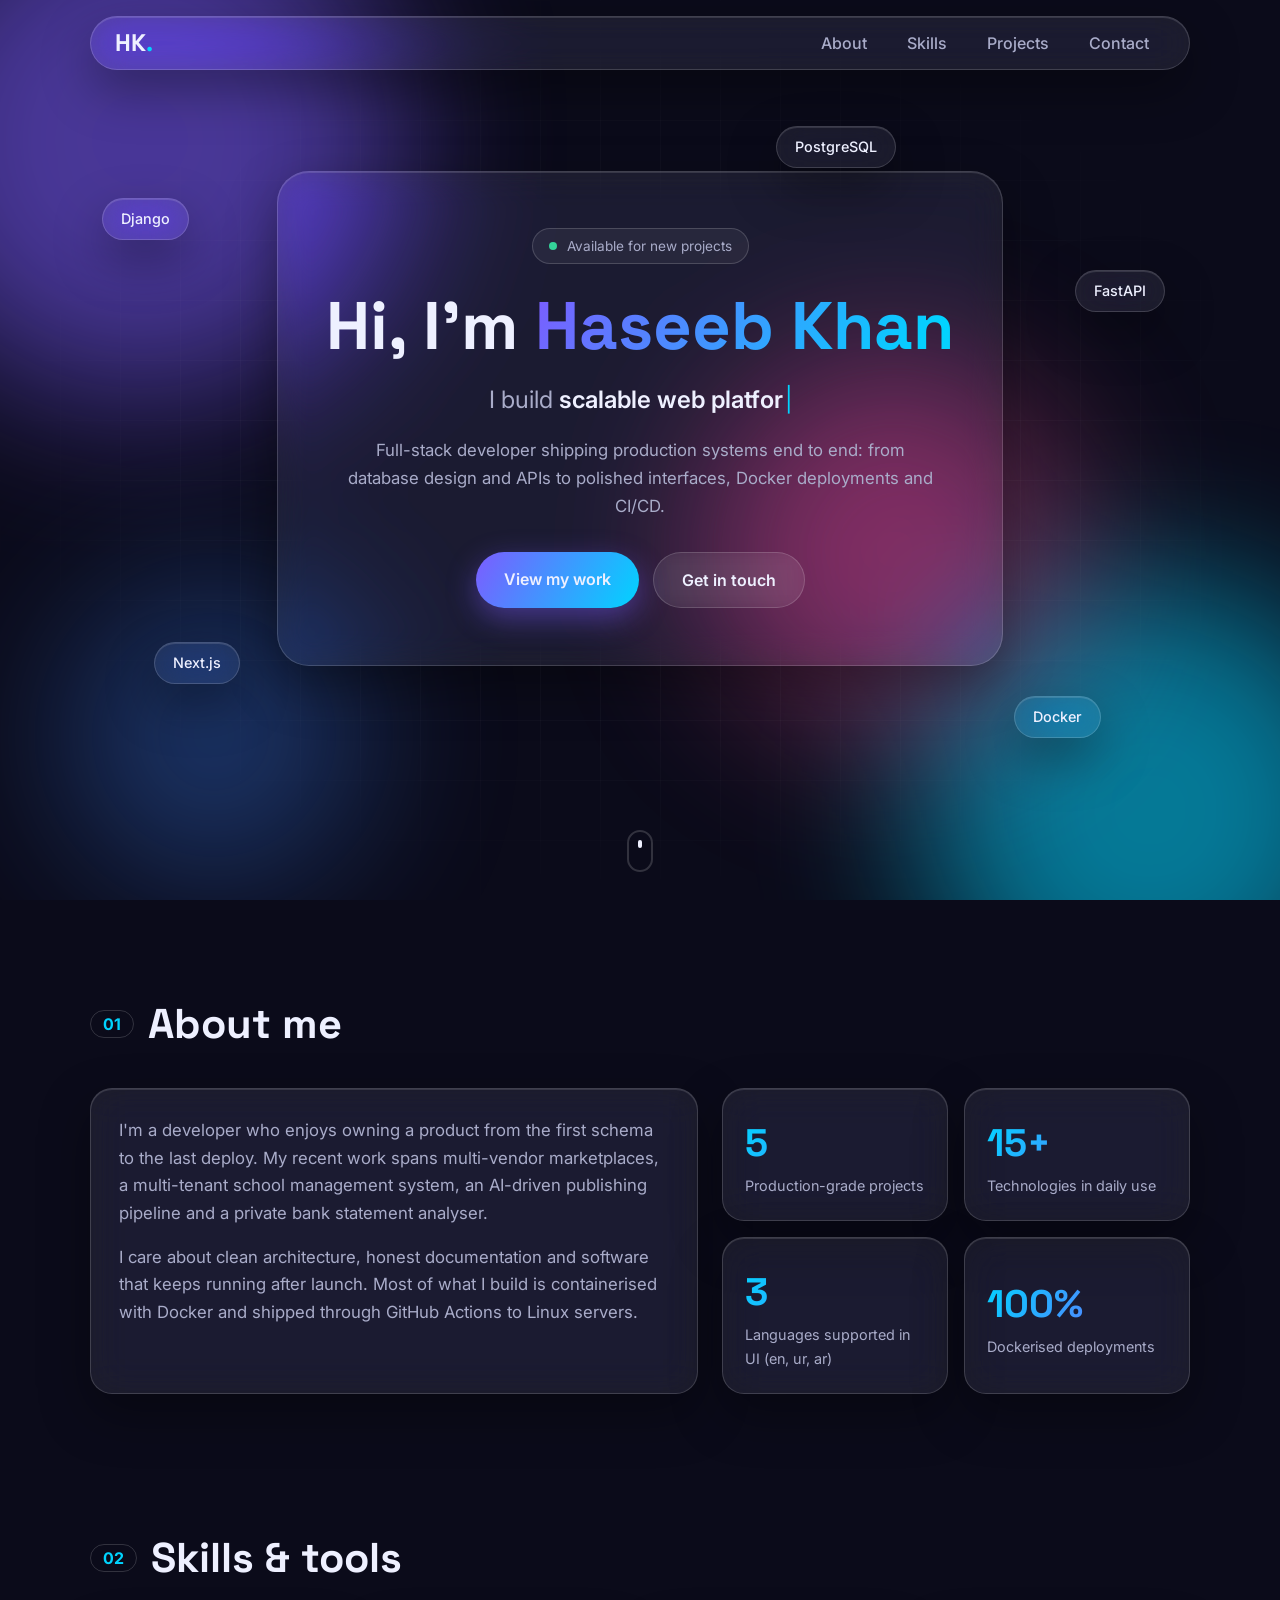
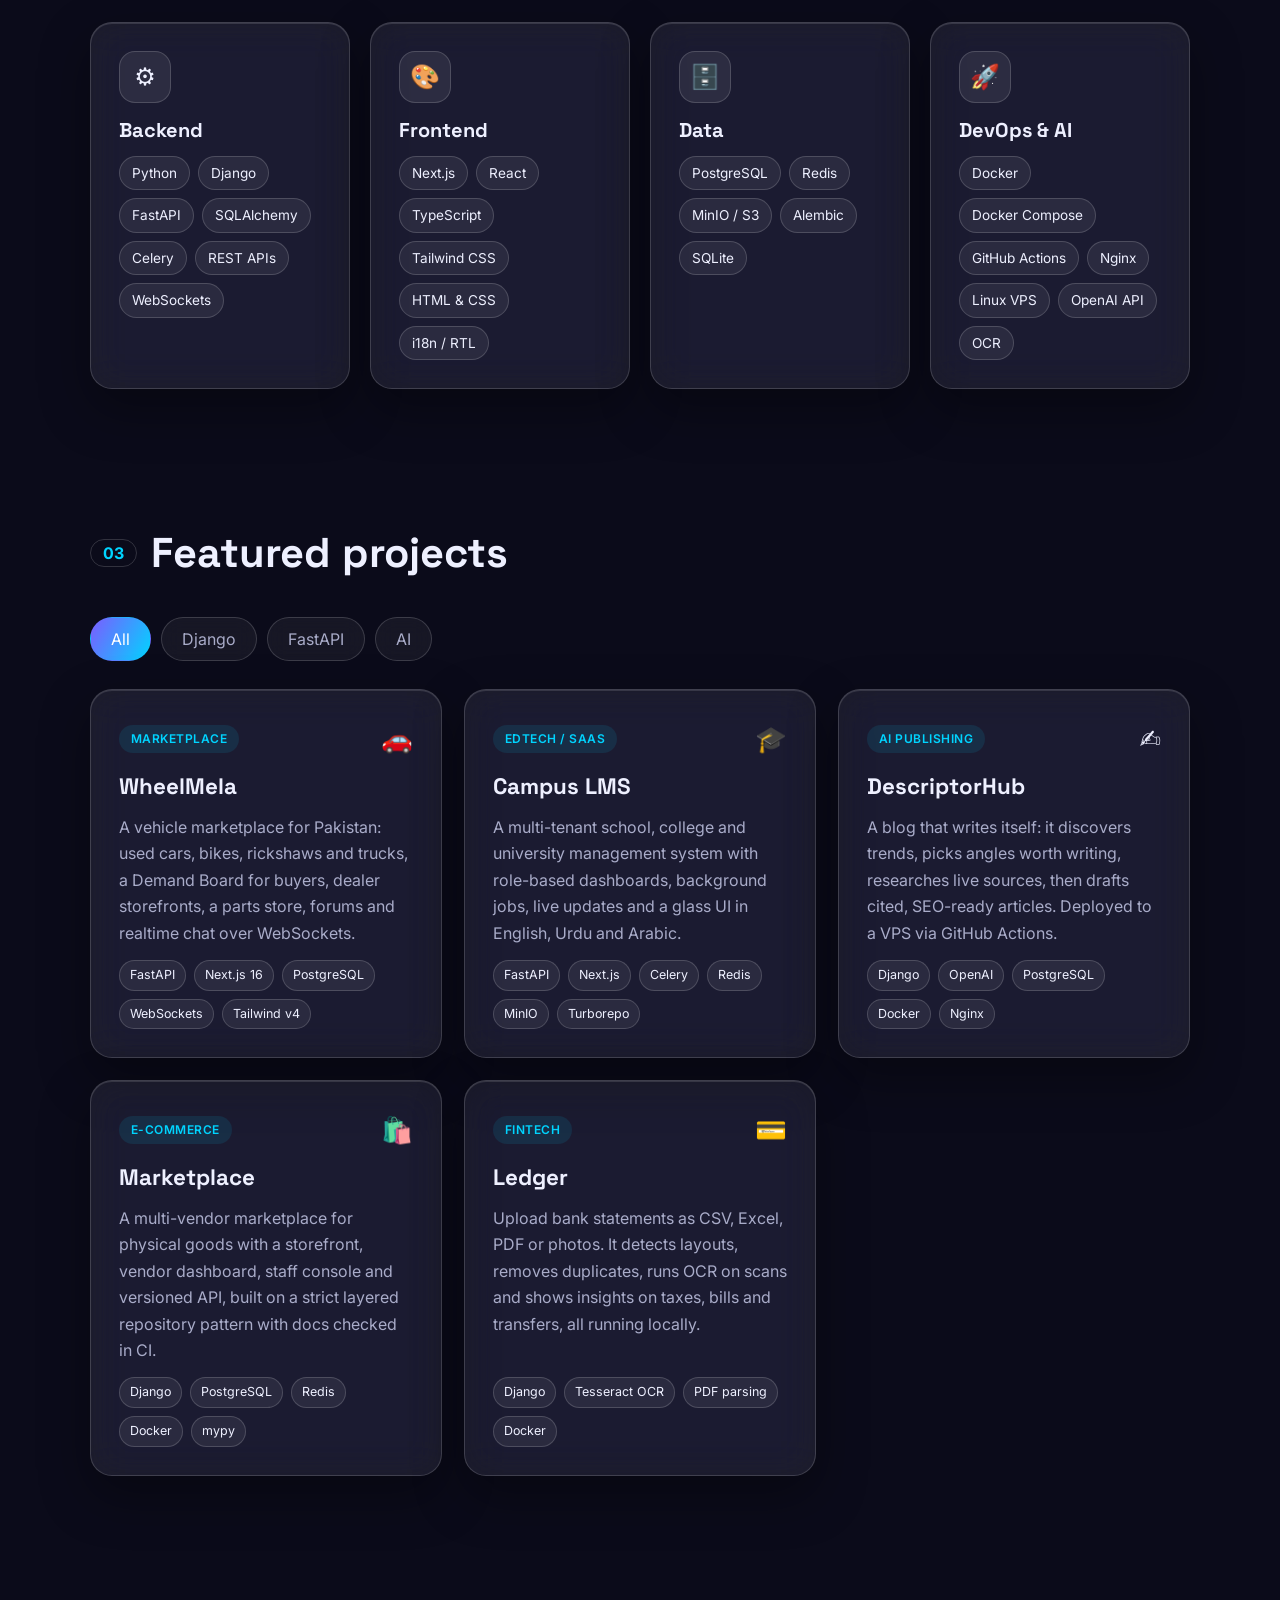
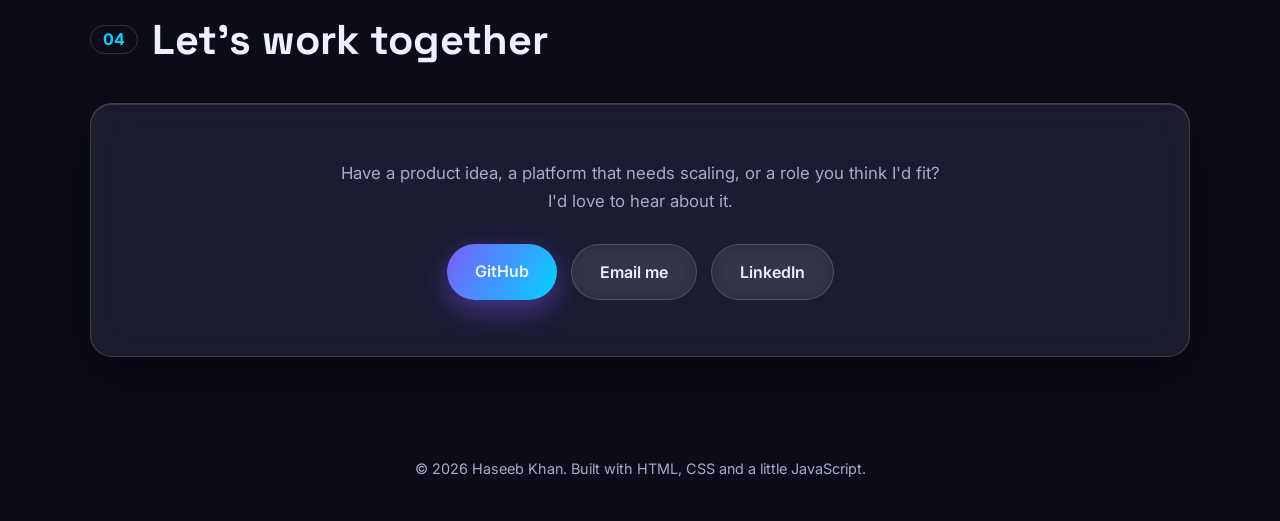
==== index.html @ 52fbc04c "Glassmorphism portfolio site" ====
<!doctype html>
<html lang="en">
<head>
  <meta charset="utf-8" />
  <meta name="viewport" content="width=device-width, initial-scale=1" />
  <title>Haseeb Khan | Full-Stack Developer</title>
  <meta name="description" content="Haseeb Khan, full-stack developer building production web platforms with Python, Django, FastAPI, Next.js and Docker." />
  <meta name="theme-color" content="#0b0b1a" />
  <meta property="og:title" content="Haseeb Khan | Full-Stack Developer" />
  <meta property="og:description" content="Marketplaces, LMS platforms, AI content pipelines and fintech tools, built end to end." />
  <link rel="icon" href="data:image/svg+xml,<svg xmlns='http://www.w3.org/2000/svg' viewBox='0 0 100 100'><defs><linearGradient id='g' x1='0' y1='0' x2='1' y2='1'><stop offset='0' stop-color='%237c5cff'/><stop offset='1' stop-color='%2300d4ff'/></linearGradient></defs><rect width='100' height='100' rx='24' fill='url(%23g)'/><text x='50' y='66' font-family='Arial' font-weight='700' font-size='46' text-anchor='middle' fill='white'>HK</text></svg>" />
  <link rel="preconnect" href="https://fonts.googleapis.com" />
  <link rel="preconnect" href="https://fonts.gstatic.com" crossorigin />
  <link href="https://fonts.googleapis.com/css2?family=Inter:wght@400;500;600&family=Space+Grotesk:wght@500;600;700&display=swap" rel="stylesheet" />
  <link rel="stylesheet" href="style.css" />
</head>
<body>
  <!-- Animated background -->
  <div class="bg" aria-hidden="true">
    <span class="blob b1"></span>
    <span class="blob b2"></span>
    <span class="blob b3"></span>
    <span class="blob b4"></span>
    <div class="grid-overlay"></div>
  </div>
  <div class="cursor-glow" aria-hidden="true"></div>
  <div class="progress" aria-hidden="true"></div>

  <header class="nav glass">
    <a href="#home" class="logo">HK<span>.</span></a>
    <nav>
      <ul class="nav-links" id="navLinks">
        <li><a href="#about">About</a></li>
        <li><a href="#skills">Skills</a></li>
        <li><a href="#projects">Projects</a></li>
        <li><a href="#contact">Contact</a></li>
      </ul>
    </nav>
    <button class="menu-btn" id="menuBtn" aria-label="Open menu" aria-expanded="false">
      <span></span><span></span>
    </button>
  </header>

  <main>
    <!-- HERO -->
    <section id="home" class="hero">
      <div class="hero-card glass tilt" data-tilt>
        <p class="eyebrow reveal"><span class="dot"></span> Available for new projects</p>
        <h1 class="reveal">
          Hi, I'm <span class="grad">Haseeb Khan</span>
        </h1>
        <p class="role reveal">I build <span class="typed" id="typed">scalable web platforms</span><span class="caret">|</span></p>
        <p class="lead reveal">
          Full-stack developer shipping production systems end to end: from database design and APIs
          to polished interfaces, Docker deployments and CI/CD.
        </p>
        <div class="cta reveal">
          <a href="#projects" class="btn primary magnetic">View my work</a>
          <a href="#contact" class="btn ghost magnetic">Get in touch</a>
        </div>
      </div>

      <div class="floating-chips" aria-hidden="true">
        <span class="chip glass f1">Django</span>
        <span class="chip glass f2">FastAPI</span>
        <span class="chip glass f3">Next.js</span>
        <span class="chip glass f4">Docker</span>
        <span class="chip glass f5">PostgreSQL</span>
      </div>

      <a href="#about" class="scroll-hint" aria-label="Scroll down"><span></span></a>
    </section>

    <!-- ABOUT -->
    <section id="about" class="section">
      <h2 class="section-title reveal"><span class="num">01</span> About me</h2>
      <div class="about-grid">
        <div class="glass card about-text reveal">
          <p>
            I'm a developer who enjoys owning a product from the first schema to the last deploy.
            My recent work spans multi-vendor marketplaces, a multi-tenant school management system,
            an AI-driven publishing pipeline and a private bank statement analyser.
          </p>
          <p>
            I care about clean architecture, honest documentation and software that keeps running
            after launch. Most of what I build is containerised with Docker and shipped through
            GitHub Actions to Linux servers.
          </p>
        </div>
        <div class="stats">
          <div class="glass card stat reveal"><strong data-count="5">0</strong><span>Production-grade projects</span></div>
          <div class="glass card stat reveal"><strong data-count="15" data-suffix="+">0</strong><span>Technologies in daily use</span></div>
          <div class="glass card stat reveal"><strong data-count="3">0</strong><span>Languages supported in UI (en, ur, ar)</span></div>
          <div class="glass card stat reveal"><strong data-count="100" data-suffix="%">0</strong><span>Dockerised deployments</span></div>
        </div>
      </div>
    </section>

    <!-- SKILLS -->
    <section id="skills" class="section">
      <h2 class="section-title reveal"><span class="num">02</span> Skills &amp; tools</h2>
      <div class="skills-grid">
        <div class="glass card skill-group reveal tilt" data-tilt>
          <div class="icon">⚙️</div>
          <h3>Backend</h3>
          <ul class="tags">
            <li>Python</li><li>Django</li><li>FastAPI</li><li>SQLAlchemy</li><li>Celery</li><li>REST APIs</li><li>WebSockets</li>
          </ul>
        </div>
        <div class="glass card skill-group reveal tilt" data-tilt>
          <div class="icon">🎨</div>
          <h3>Frontend</h3>
          <ul class="tags">
            <li>Next.js</li><li>React</li><li>TypeScript</li><li>Tailwind CSS</li><li>HTML &amp; CSS</li><li>i18n / RTL</li>
          </ul>
        </div>
        <div class="glass card skill-group reveal tilt" data-tilt>
          <div class="icon">🗄️</div>
          <h3>Data</h3>
          <ul class="tags">
            <li>PostgreSQL</li><li>Redis</li><li>MinIO / S3</li><li>Alembic</li><li>SQLite</li>
          </ul>
        </div>
        <div class="glass card skill-group reveal tilt" data-tilt>
          <div class="icon">🚀</div>
          <h3>DevOps &amp; AI</h3>
          <ul class="tags">
            <li>Docker</li><li>Docker Compose</li><li>GitHub Actions</li><li>Nginx</li><li>Linux VPS</li><li>OpenAI API</li><li>OCR</li>
          </ul>
        </div>
      </div>
    </section>

    <!-- PROJECTS -->
    <section id="projects" class="section">
      <h2 class="section-title reveal"><span class="num">03</span> Featured projects</h2>
      <div class="filters reveal" role="tablist">
        <button class="filter active" data-filter="all">All</button>
        <button class="filter" data-filter="django">Django</button>
        <button class="filter" data-filter="fastapi">FastAPI</button>
        <button class="filter" data-filter="ai">AI</button>
      </div>

      <div class="projects-grid">
        <article class="glass card project reveal tilt" data-tilt data-cat="fastapi">
          <div class="project-top"><span class="badge">Marketplace</span><span class="emoji">🚗</span></div>
          <h3>WheelMela</h3>
          <p>
            A vehicle marketplace for Pakistan: used cars, bikes, rickshaws and trucks, a Demand Board
            for buyers, dealer storefronts, a parts store, forums and realtime chat over WebSockets.
          </p>
          <ul class="tags small"><li>FastAPI</li><li>Next.js 16</li><li>PostgreSQL</li><li>WebSockets</li><li>Tailwind v4</li></ul>
        </article>

        <article class="glass card project reveal tilt" data-tilt data-cat="fastapi">
          <div class="project-top"><span class="badge">EdTech / SaaS</span><span class="emoji">🎓</span></div>
          <h3>Campus LMS</h3>
          <p>
            A multi-tenant school, college and university management system with role-based dashboards,
            background jobs, live updates and a glass UI in English, Urdu and Arabic.
          </p>
          <ul class="tags small"><li>FastAPI</li><li>Next.js</li><li>Celery</li><li>Redis</li><li>MinIO</li><li>Turborepo</li></ul>
        </article>

        <article class="glass card project reveal tilt" data-tilt data-cat="django ai">
          <div class="project-top"><span class="badge">AI Publishing</span><span class="emoji">✍️</span></div>
          <h3>DescriptorHub</h3>
          <p>
            A blog that writes itself: it discovers trends, picks angles worth writing, researches live
            sources, then drafts cited, SEO-ready articles. Deployed to a VPS via GitHub Actions.
          </p>
          <ul class="tags small"><li>Django</li><li>OpenAI</li><li>PostgreSQL</li><li>Docker</li><li>Nginx</li></ul>
        </article>

        <article class="glass card project reveal tilt" data-tilt data-cat="django">
          <div class="project-top"><span class="badge">E-commerce</span><span class="emoji">🛍️</span></div>
          <h3>Marketplace</h3>
          <p>
            A multi-vendor marketplace for physical goods with a storefront, vendor dashboard, staff console
            and versioned API, built on a strict layered repository pattern with docs checked in CI.
          </p>
          <ul class="tags small"><li>Django</li><li>PostgreSQL</li><li>Redis</li><li>Docker</li><li>mypy</li></ul>
        </article>

        <article class="glass card project reveal tilt" data-tilt data-cat="django ai">
          <div class="project-top"><span class="badge">Fintech</span><span class="emoji">💳</span></div>
          <h3>Ledger</h3>
          <p>
            Upload bank statements as CSV, Excel, PDF or photos. It detects layouts, removes duplicates,
            runs OCR on scans and shows insights on taxes, bills and transfers, all running locally.
          </p>
          <ul class="tags small"><li>Django</li><li>Tesseract OCR</li><li>PDF parsing</li><li>Docker</li></ul>
        </article>
      </div>
    </section>

    <!-- CONTACT -->
    <section id="contact" class="section">
      <h2 class="section-title reveal"><span class="num">04</span> Let's work together</h2>
      <div class="glass card contact reveal">
        <p class="lead">
          Have a product idea, a platform that needs scaling, or a role you think I'd fit?
          I'd love to hear about it.
        </p>
        <div class="cta">
          <a href="https://github.com/haseebkhan4321" target="_blank" rel="noopener" class="btn primary magnetic">GitHub</a>
          <!-- Replace the links below with your own details -->
          <a href="mailto:you@example.com" class="btn ghost magnetic">Email me</a>
          <a href="https://www.linkedin.com/" target="_blank" rel="noopener" class="btn ghost magnetic">LinkedIn</a>
        </div>
      </div>
    </section>
  </main>

  <footer class="footer">
    <p>© <span id="year"></span> Haseeb Khan. Built with HTML, CSS and a little JavaScript.</p>
  </footer>

  <script src="script.js"></script>
</body>
</html>
---- style.css ----
:root {
  --bg: #0b0b1a;
  --text: #eef0ff;
  --muted: #a9acc9;
  --accent: #7c5cff;
  --accent-2: #00d4ff;
  --accent-3: #ff5ca8;
  --glass: rgba(255, 255, 255, 0.07);
  --glass-strong: rgba(255, 255, 255, 0.12);
  --border: rgba(255, 255, 255, 0.16);
  --shadow: 0 20px 50px rgba(0, 0, 0, 0.35);
  --radius: 22px;
  --ease: cubic-bezier(0.22, 1, 0.36, 1);
}

* { box-sizing: border-box; margin: 0; padding: 0; }
html { scroll-behavior: smooth; }
body {
  font-family: "Inter", system-ui, sans-serif;
  background: var(--bg);
  color: var(--text);
  line-height: 1.65;
  overflow-x: hidden;
  -webkit-font-smoothing: antialiased;
}
a { color: inherit; text-decoration: none; }
ul { list-style: none; }
h1, h2, h3, .logo { font-family: "Space Grotesk", sans-serif; line-height: 1.15; }

/* ---------- Background ---------- */
.bg { position: fixed; inset: 0; z-index: -2; overflow: hidden; }
.blob {
  position: absolute;
  border-radius: 50%;
  filter: blur(80px);
  opacity: 0.55;
  animation: float 22s ease-in-out infinite alternate;
}
.b1 { width: 520px; height: 520px; background: var(--accent); top: -120px; left: -120px; }
.b2 { width: 460px; height: 460px; background: var(--accent-2); bottom: -140px; right: -100px; animation-delay: -6s; }
.b3 { width: 380px; height: 380px; background: var(--accent-3); top: 40%; left: 55%; animation-delay: -12s; opacity: 0.35; }
.b4 { width: 300px; height: 300px; background: #3b82f6; top: 65%; left: 5%; animation-delay: -3s; opacity: 0.35; }
@keyframes float {
  0%   { transform: translate(0, 0) scale(1); }
  33%  { transform: translate(120px, 80px) scale(1.1); }
  66%  { transform: translate(-80px, 140px) scale(0.95); }
  100% { transform: translate(60px, -60px) scale(1.05); }
}
.grid-overlay {
  position: absolute; inset: 0;
  background-image:
    linear-gradient(rgba(255,255,255,0.035) 1px, transparent 1px),
    linear-gradient(90deg, rgba(255,255,255,0.035) 1px, transparent 1px);
  background-size: 60px 60px;
  mask-image: radial-gradient(ellipse at center, #000 30%, transparent 75%);
}
.cursor-glow {
  position: fixed; z-index: -1; pointer-events: none;
  width: 420px; height: 420px; border-radius: 50%;
  background: radial-gradient(circle, rgba(124, 92, 255, 0.22), transparent 65%);
  transform: translate(-50%, -50%);
  left: -500px; top: -500px;
  transition: opacity 0.3s;
}
.progress {
  position: fixed; top: 0; left: 0; height: 3px; width: 0; z-index: 100;
  background: linear-gradient(90deg, var(--accent), var(--accent-2), var(--accent-3));
}

/* ---------- Glass ---------- */
.glass {
  background: var(--glass);
  border: 1px solid var(--border);
  backdrop-filter: blur(18px) saturate(160%);
  -webkit-backdrop-filter: blur(18px) saturate(160%);
  box-shadow: var(--shadow), inset 0 1px 0 rgba(255,255,255,0.12);
}
.card { border-radius: var(--radius); padding: 28px; position: relative; overflow: hidden; }
.card::before {
  /* light sheen that follows the pointer */
  content: ""; position: absolute; inset: 0; pointer-events: none;
  background: radial-gradient(400px circle at var(--mx, 50%) var(--my, 0%), rgba(255,255,255,0.12), transparent 40%);
  opacity: 0; transition: opacity 0.4s;
}
.card:hover::before { opacity: 1; }

/* ---------- Nav ---------- */
.nav {
  position: fixed; top: 16px; left: 50%; transform: translateX(-50%);
  width: min(1100px, calc(100% - 32px));
  display: flex; align-items: center; justify-content: space-between;
  padding: 12px 24px; border-radius: 999px; z-index: 50;
  transition: padding 0.3s var(--ease), background 0.3s;
}
.nav.scrolled { padding: 8px 24px; background: var(--glass-strong); }
.logo { font-size: 1.5rem; font-weight: 700; }
.logo span { color: var(--accent-2); }
.nav-links { display: flex; gap: 8px; }
.nav-links a {
  padding: 8px 16px; border-radius: 999px; color: var(--muted); font-weight: 500;
  transition: color 0.25s, background 0.25s;
}
.nav-links a:hover, .nav-links a.active { color: var(--text); background: rgba(255,255,255,0.08); }
.menu-btn { display: none; background: none; border: 0; width: 36px; height: 36px; cursor: pointer; position: relative; }
.menu-btn span {
  position: absolute; left: 7px; width: 22px; height: 2px; background: var(--text);
  transition: transform 0.3s var(--ease);
}
.menu-btn span:first-child { top: 13px; }
.menu-btn span:last-child { top: 21px; }
.menu-btn[aria-expanded="true"] span:first-child { transform: translateY(4px) rotate(45deg); }
.menu-btn[aria-expanded="true"] span:last-child { transform: translateY(-4px) rotate(-45deg); }

/* ---------- Hero ---------- */
.hero {
  min-height: 100vh; display: grid; place-items: center;
  padding: 120px 16px 80px; position: relative;
}
.hero-card {
  max-width: 780px; text-align: center; padding: 56px 48px;
  border-radius: 32px; transform-style: preserve-3d;
}
.eyebrow {
  display: inline-flex; align-items: center; gap: 10px;
  padding: 6px 16px; border-radius: 999px; font-size: 0.85rem; color: var(--muted);
  background: rgba(255,255,255,0.06); border: 1px solid var(--border); margin-bottom: 24px;
}
.dot { width: 8px; height: 8px; border-radius: 50%; background: #34d399; box-shadow: 0 0 0 0 #34d399; animation: pulse 2s infinite; }
@keyframes pulse { 70% { box-shadow: 0 0 0 10px transparent; } 100% { box-shadow: 0 0 0 0 transparent; } }
.hero h1 { font-size: clamp(2.4rem, 6vw, 4.2rem); margin-bottom: 14px; }
.grad {
  background: linear-gradient(120deg, var(--accent), var(--accent-2), var(--accent-3), var(--accent));
  background-size: 300% 100%;
  -webkit-background-clip: text; background-clip: text; color: transparent;
  animation: shimmer 8s linear infinite;
}
@keyframes shimmer { to { background-position: 300% 0; } }
.role { font-size: clamp(1.1rem, 2.6vw, 1.5rem); color: var(--muted); margin-bottom: 18px; min-height: 1.6em; }
.typed { color: var(--text); font-weight: 600; }
.caret { color: var(--accent-2); animation: blink 1s steps(1) infinite; margin-left: 2px; }
@keyframes blink { 50% { opacity: 0; } }
.lead { color: var(--muted); font-size: 1.05rem; max-width: 600px; margin: 0 auto 32px; }
.cta { display: flex; gap: 14px; justify-content: center; flex-wrap: wrap; }

.btn {
  display: inline-block; padding: 14px 28px; border-radius: 999px; font-weight: 600;
  transition: transform 0.25s var(--ease), box-shadow 0.25s, background 0.25s;
  will-change: transform;
}
.btn.primary {
  background: linear-gradient(120deg, var(--accent), var(--accent-2));
  box-shadow: 0 10px 30px rgba(124, 92, 255, 0.45);
}
.btn.primary:hover { box-shadow: 0 14px 40px rgba(0, 212, 255, 0.5); }
.btn.ghost { border: 1px solid var(--border); background: rgba(255,255,255,0.05); backdrop-filter: blur(10px); }
.btn.ghost:hover { background: rgba(255,255,255,0.12); }

.floating-chips .chip {
  position: absolute; padding: 8px 18px; border-radius: 999px; font-size: 0.9rem; font-weight: 500;
  animation: bob 6s ease-in-out infinite;
}
.f1 { top: 22%; left: 8%; }
.f2 { top: 30%; right: 9%; animation-delay: -1.5s; }
.f3 { bottom: 24%; left: 12%; animation-delay: -3s; }
.f4 { bottom: 18%; right: 14%; animation-delay: -4.5s; }
.f5 { top: 14%; right: 30%; animation-delay: -2s; }
@keyframes bob { 50% { transform: translateY(-18px) rotate(-3deg); } }

.scroll-hint {
  position: absolute; bottom: 28px; left: 50%; transform: translateX(-50%);
  width: 26px; height: 42px; border: 2px solid var(--border); border-radius: 20px;
}
.scroll-hint span {
  position: absolute; top: 8px; left: 50%; width: 4px; height: 8px; margin-left: -2px;
  border-radius: 2px; background: var(--text); animation: scroll 1.8s infinite;
}
@keyframes scroll { 0% { opacity: 0; transform: translateY(0); } 40% { opacity: 1; } 100% { opacity: 0; transform: translateY(14px); } }

/* ---------- Sections ---------- */
.section { width: min(1100px, calc(100% - 32px)); margin: 0 auto; padding: 100px 0 40px; }
.section-title { font-size: clamp(1.8rem, 4vw, 2.6rem); margin-bottom: 40px; display: flex; align-items: center; gap: 14px; }
.section-title .num {
  font-size: 1rem; color: var(--accent-2); font-family: "Inter", sans-serif;
  padding: 4px 12px; border: 1px solid var(--border); border-radius: 999px;
}

.about-grid { display: grid; grid-template-columns: 1.3fr 1fr; gap: 24px; }
.about-text p { color: var(--muted); font-size: 1.05rem; }
.about-text p + p { margin-top: 16px; }
.stats { display: grid; grid-template-columns: 1fr 1fr; gap: 16px; }
.stat { display: flex; flex-direction: column; justify-content: center; padding: 22px; }
.stat strong {
  font-family: "Space Grotesk", sans-serif; font-size: 2.4rem;
  background: linear-gradient(120deg, var(--accent-2), var(--accent));
  -webkit-background-clip: text; background-clip: text; color: transparent;
}
.stat span { color: var(--muted); font-size: 0.9rem; }

.skills-grid { display: grid; grid-template-columns: repeat(4, 1fr); gap: 20px; }
.skill-group .icon {
  width: 52px; height: 52px; display: grid; place-items: center; font-size: 1.5rem;
  border-radius: 16px; background: rgba(255,255,255,0.08); border: 1px solid var(--border); margin-bottom: 16px;
}
.skill-group h3 { margin-bottom: 14px; font-size: 1.25rem; }
.tags { display: flex; flex-wrap: wrap; gap: 8px; }
.tags li {
  padding: 5px 12px; border-radius: 999px; font-size: 0.85rem;
  background: rgba(255,255,255,0.07); border: 1px solid var(--border);
  transition: background 0.25s, transform 0.25s var(--ease);
}
.tags li:hover { background: rgba(124, 92, 255, 0.3); transform: translateY(-2px); }
.tags.small li { font-size: 0.78rem; padding: 4px 10px; }

.filters { display: flex; gap: 10px; flex-wrap: wrap; margin-bottom: 28px; }
.filter {
  font: inherit; color: var(--muted); cursor: pointer; padding: 8px 20px; border-radius: 999px;
  background: rgba(255,255,255,0.05); border: 1px solid var(--border); backdrop-filter: blur(10px);
  transition: all 0.25s var(--ease);
}
.filter:hover { color: var(--text); }
.filter.active { color: #fff; background: linear-gradient(120deg, var(--accent), var(--accent-2)); border-color: transparent; }

.projects-grid { display: grid; grid-template-columns: repeat(3, 1fr); gap: 22px; }
.project { display: flex; flex-direction: column; gap: 14px; }
.project.hide { display: none; }
.project-top { display: flex; justify-content: space-between; align-items: center; }
.badge {
  font-size: 0.75rem; font-weight: 600; letter-spacing: 0.04em; text-transform: uppercase;
  color: var(--accent-2); padding: 4px 12px; border-radius: 999px; background: rgba(0, 212, 255, 0.1);
}
.emoji { font-size: 1.6rem; }
.project h3 { font-size: 1.4rem; }
.project p { color: var(--muted); flex: 1; }

.contact { text-align: center; padding: 56px 32px; }
.contact .lead { margin-bottom: 28px; }

.footer { text-align: center; color: var(--muted); padding: 60px 16px 40px; font-size: 0.9rem; }

/* ---------- Motion helpers ---------- */
.reveal { opacity: 0; transform: translateY(40px); transition: opacity 0.9s var(--ease), transform 0.9s var(--ease); }
.reveal.in { opacity: 1; transform: none; }
.tilt { transition: opacity 0.9s var(--ease), transform 0.5s var(--ease); will-change: transform; }

/* ---------- Responsive ---------- */
@media (max-width: 960px) {
  .skills-grid { grid-template-columns: repeat(2, 1fr); }
  .projects-grid { grid-template-columns: repeat(2, 1fr); }
  .about-grid { grid-template-columns: 1fr; }
}
@media (max-width: 720px) {
  .menu-btn { display: block; }
  .nav-links {
    position: absolute; top: calc(100% + 10px); left: 0; right: 0;
    flex-direction: column; padding: 12px; border-radius: 20px;
    background: rgba(20, 20, 40, 0.85); backdrop-filter: blur(18px); border: 1px solid var(--border);
    opacity: 0; transform: translateY(-10px); pointer-events: none; transition: all 0.3s var(--ease);
  }
  .nav-links.open { opacity: 1; transform: none; pointer-events: auto; }
  .nav-links a { display: block; }
  .hero-card { padding: 40px 22px; }
  .floating-chips { display: none; }
  .skills-grid, .projects-grid, .stats { grid-template-columns: 1fr; }
  .section { padding-top: 80px; }
}

@media (prefers-reduced-motion: reduce) {
  *, *::before, *::after { animation: none !important; transition: none !important; }
  .reveal { opacity: 1; transform: none; }
  html { scroll-behavior: auto; }
}
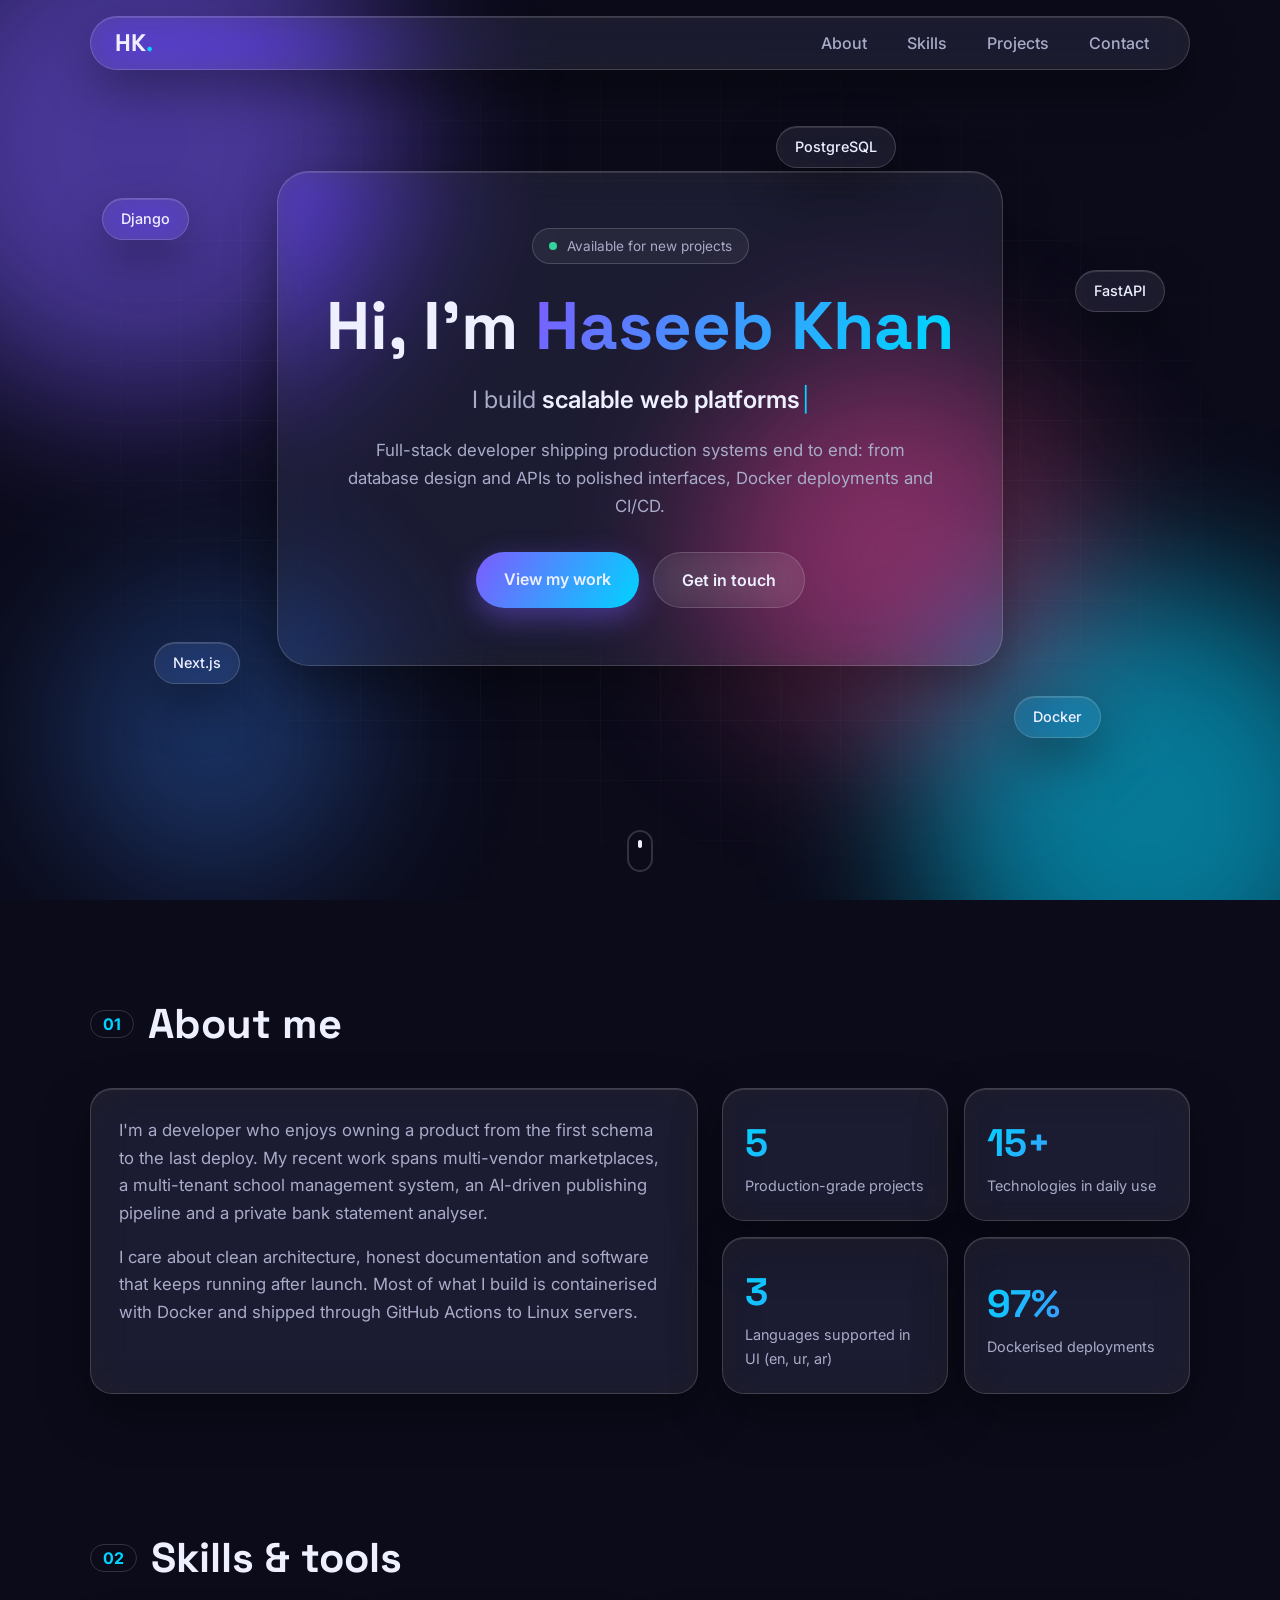
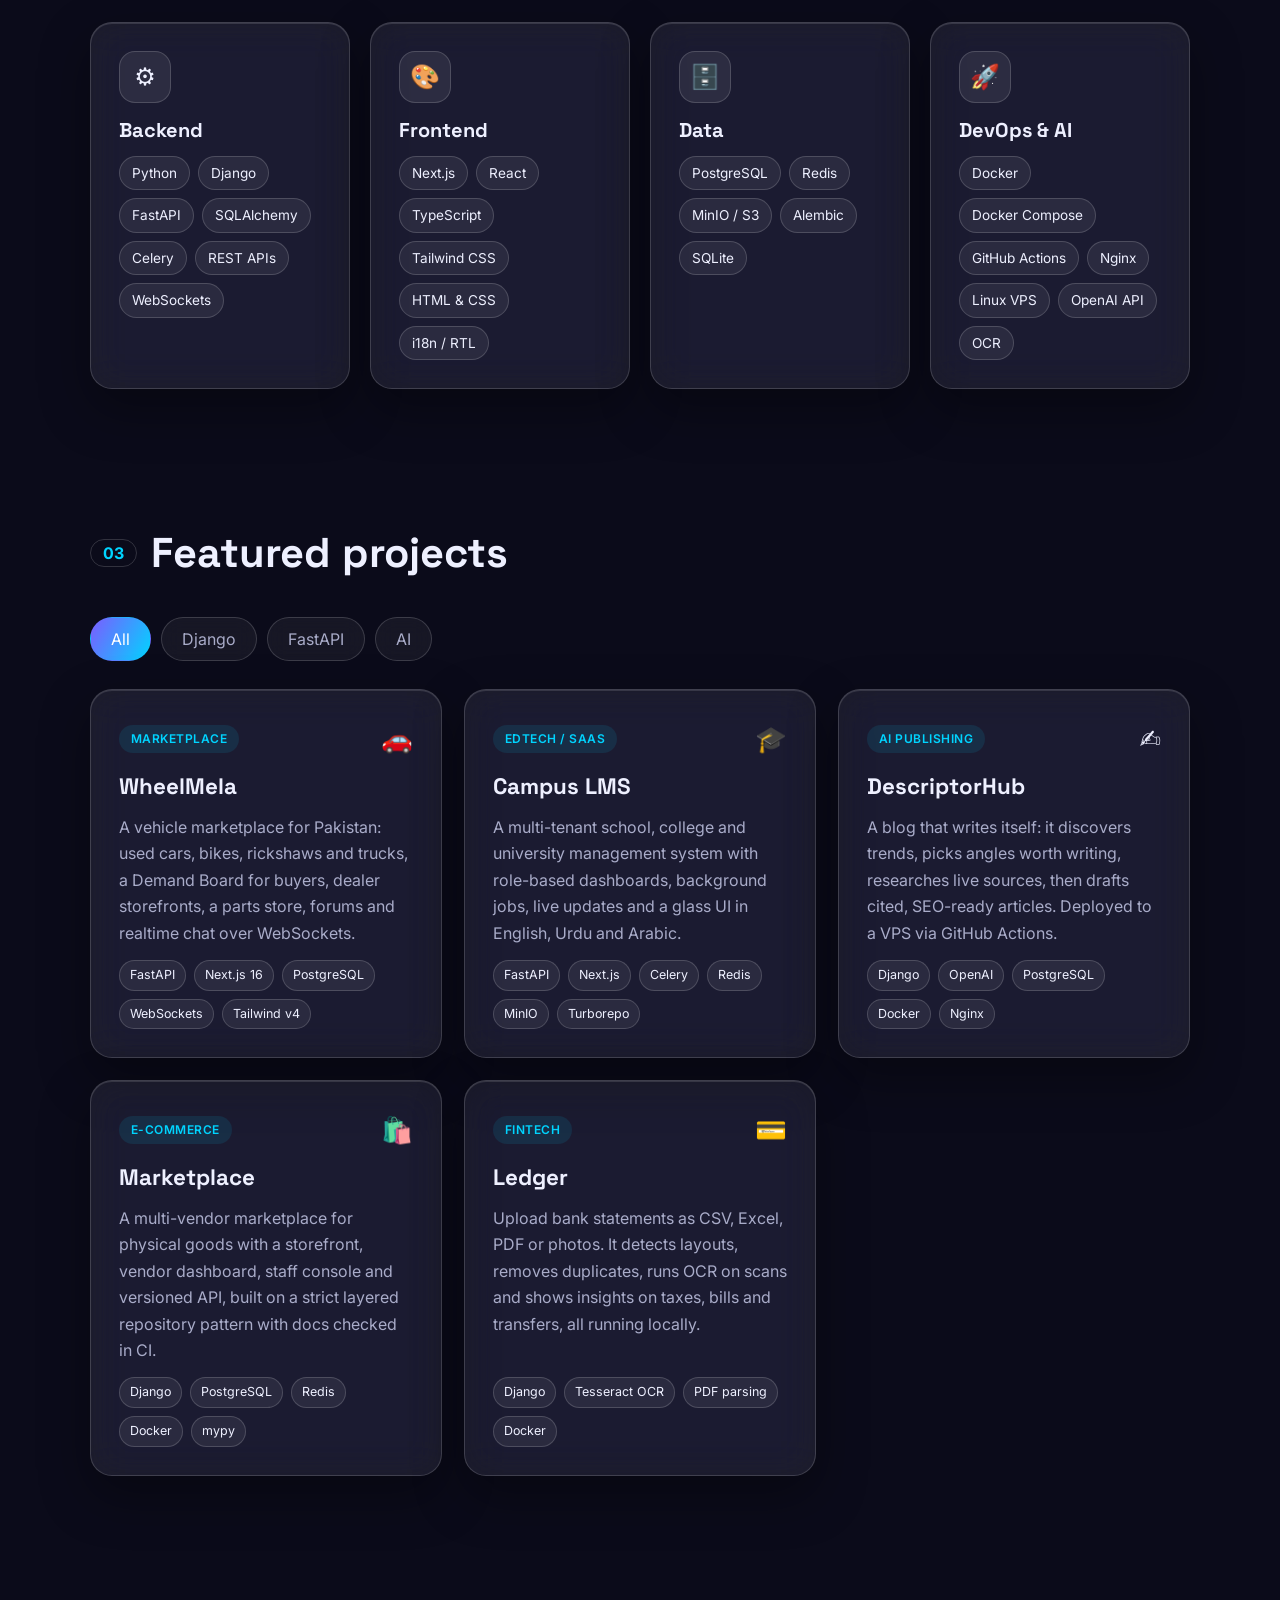
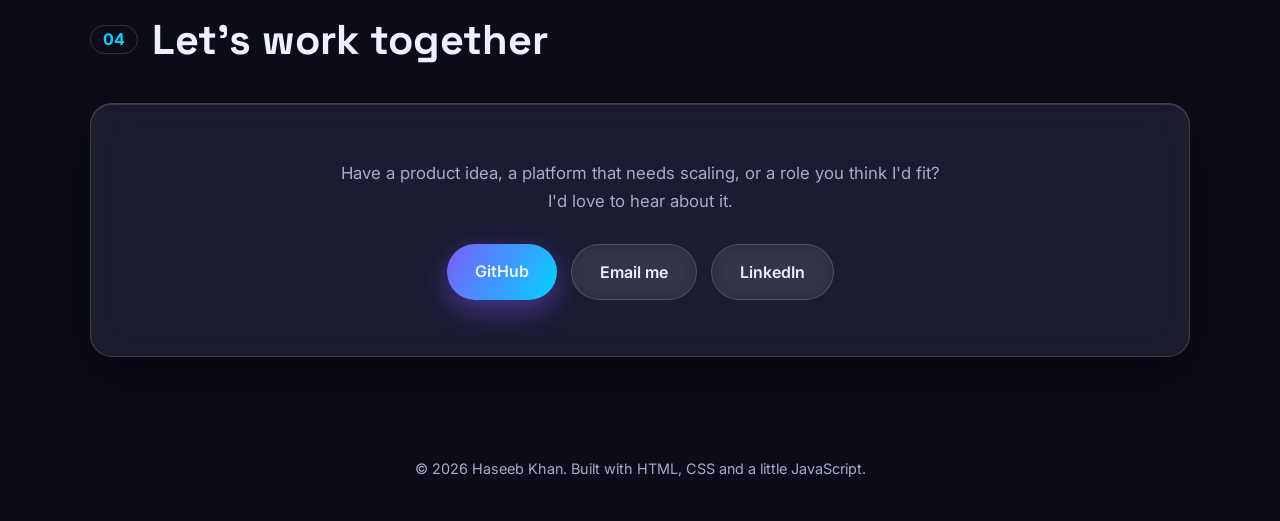
==== commit f2240bd1: "Add email and LinkedIn contact links" ====
--- a/index.html
+++ b/index.html
@@ -204,9 +204,8 @@
         </p>
         <div class="cta">
           <a href="https://github.com/haseebkhan4321" target="_blank" rel="noopener" class="btn primary magnetic">GitHub</a>
-          <!-- Replace the links below with your own details -->
-          <a href="mailto:you@example.com" class="btn ghost magnetic">Email me</a>
-          <a href="https://www.linkedin.com/" target="_blank" rel="noopener" class="btn ghost magnetic">LinkedIn</a>
+          <a href="mailto:haseebkhan4321@gmail.com" class="btn ghost magnetic">Email me</a>
+          <a href="https://www.linkedin.com/in/haseeb-khan-75891713a/" target="_blank" rel="noopener" class="btn ghost magnetic">LinkedIn</a>
         </div>
       </div>
     </section>
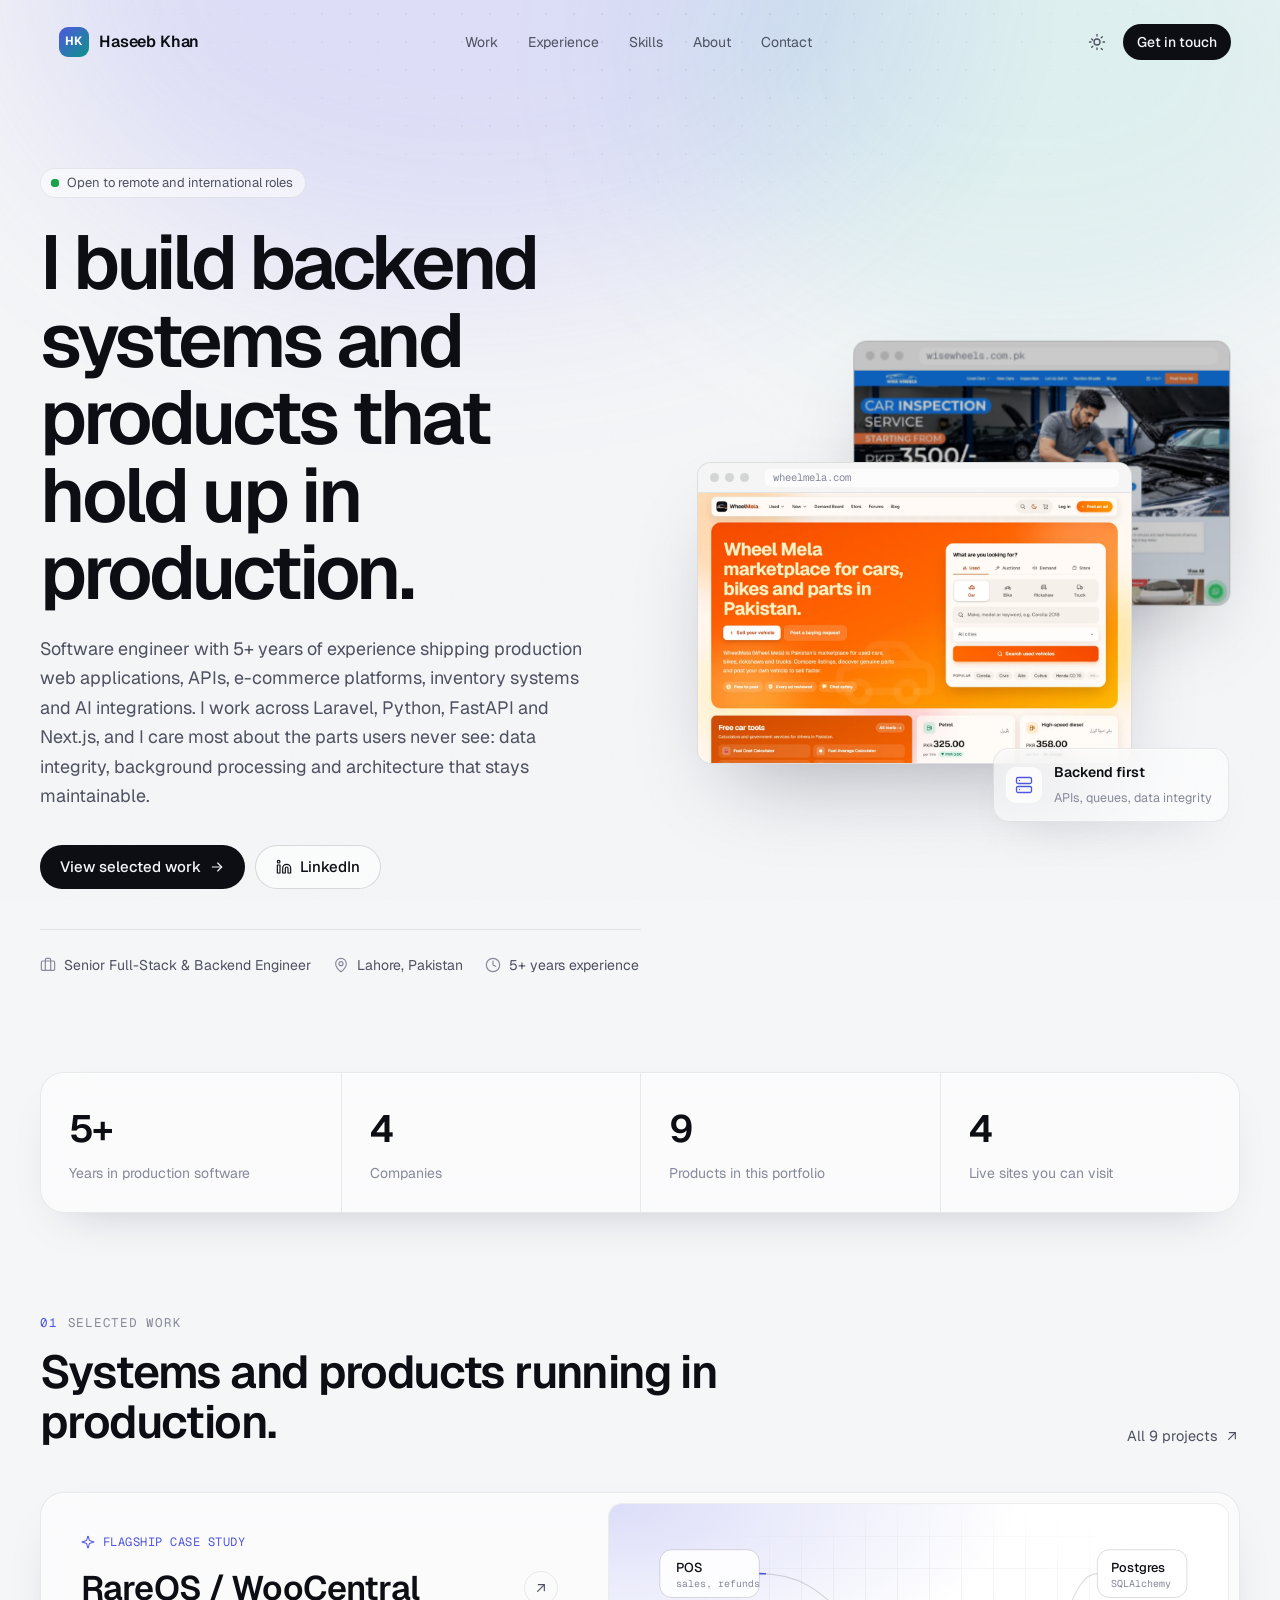
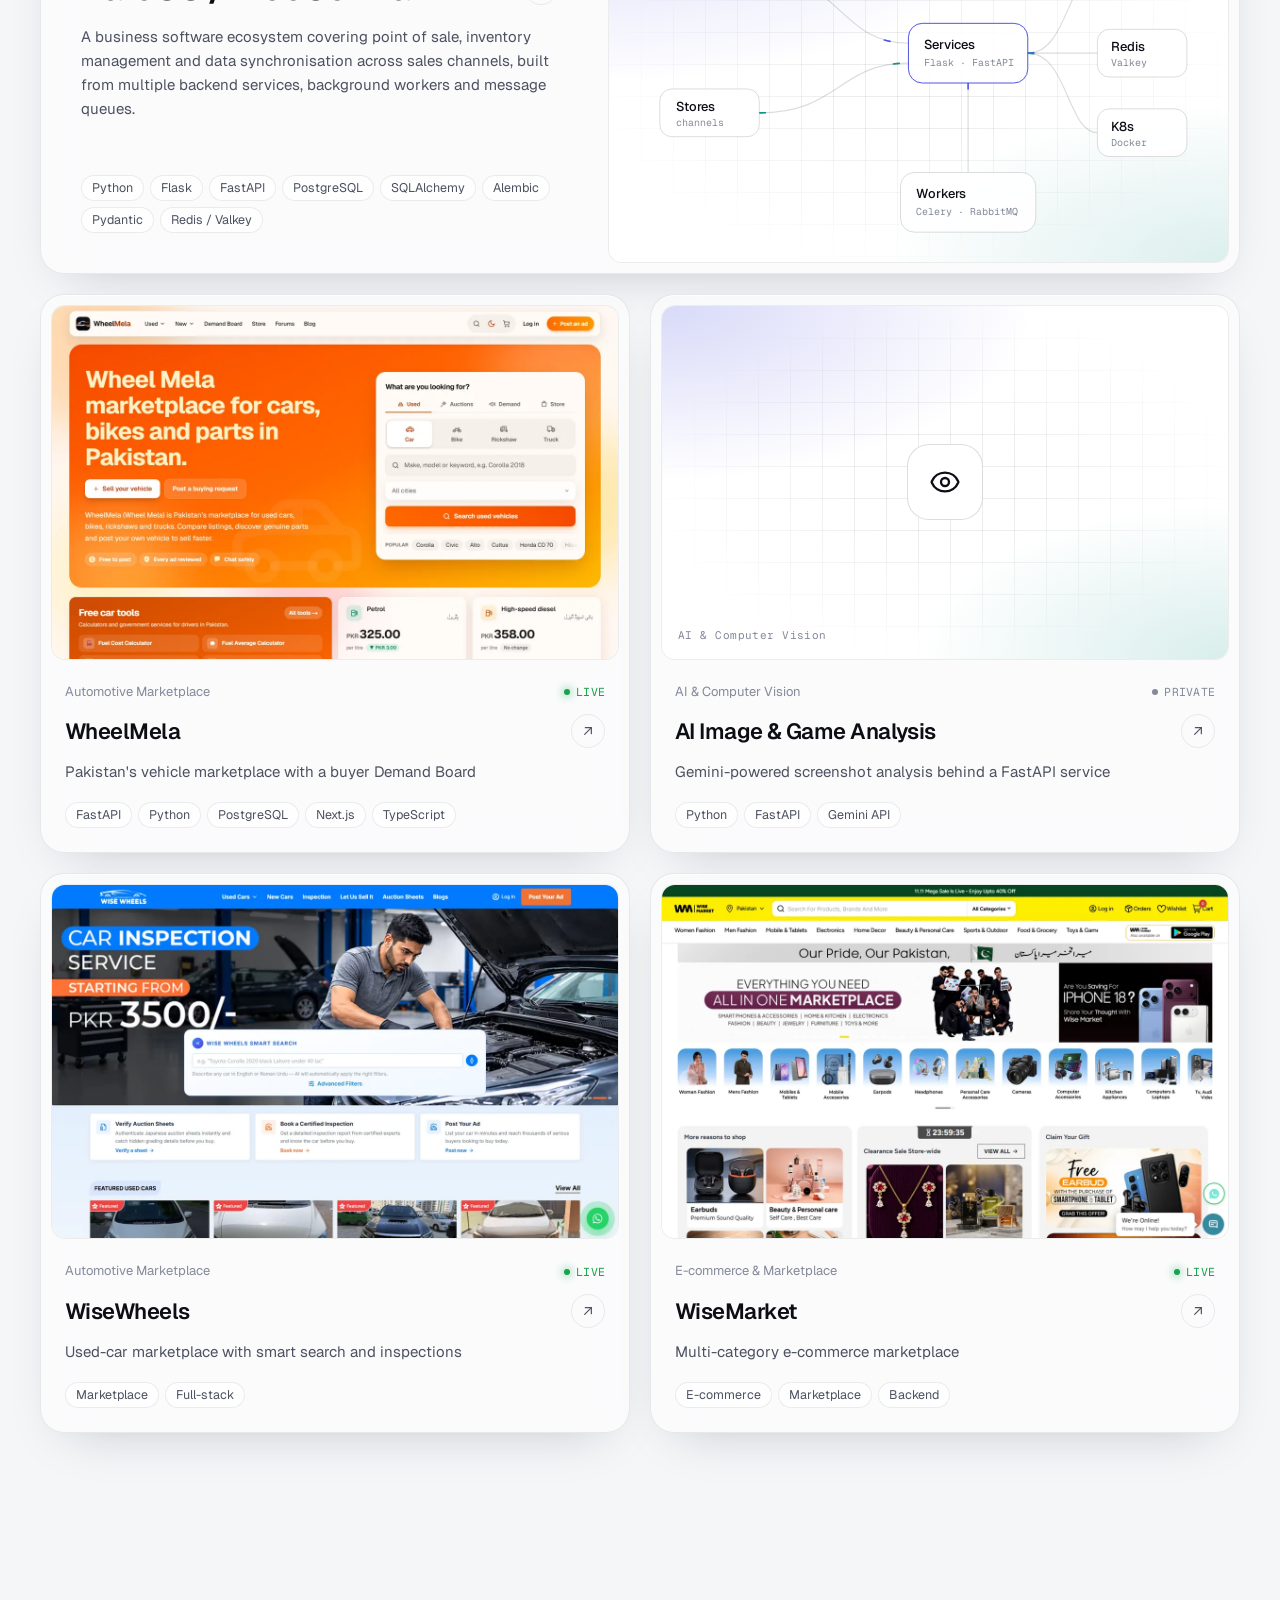
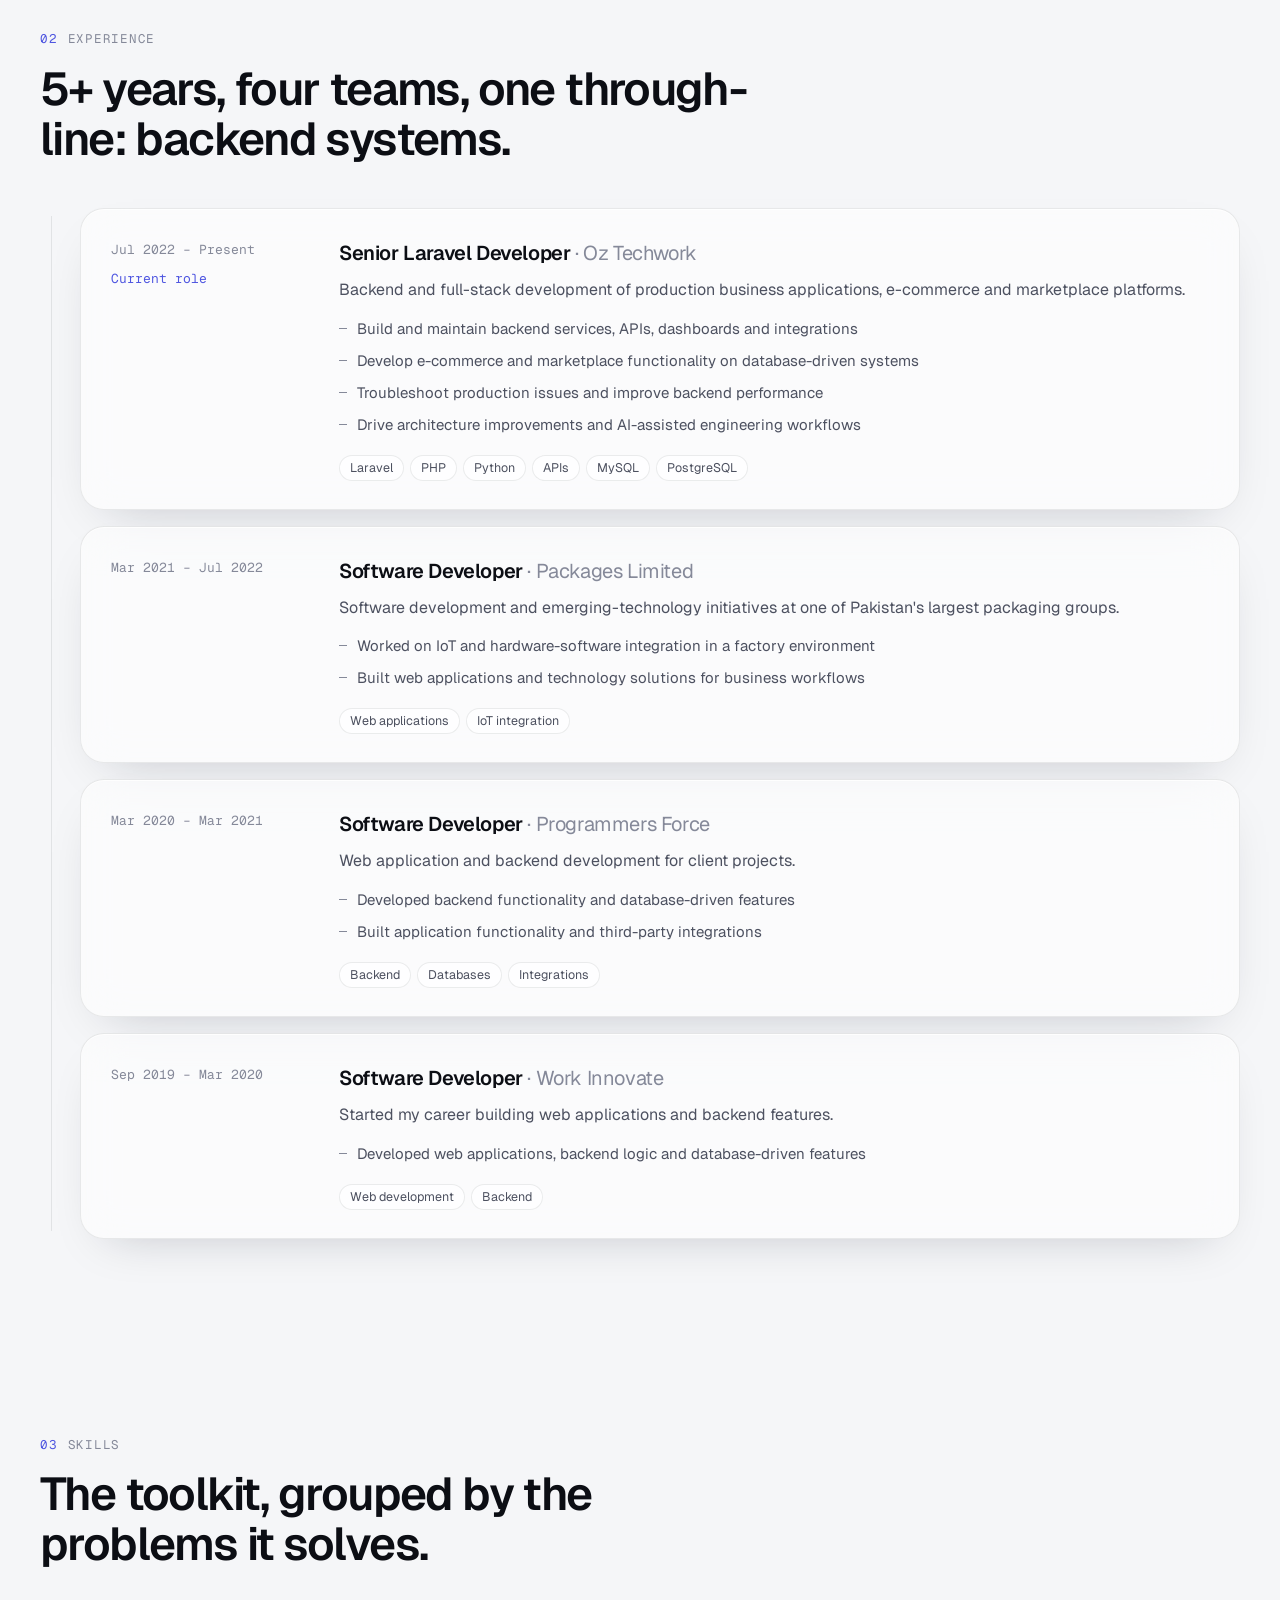
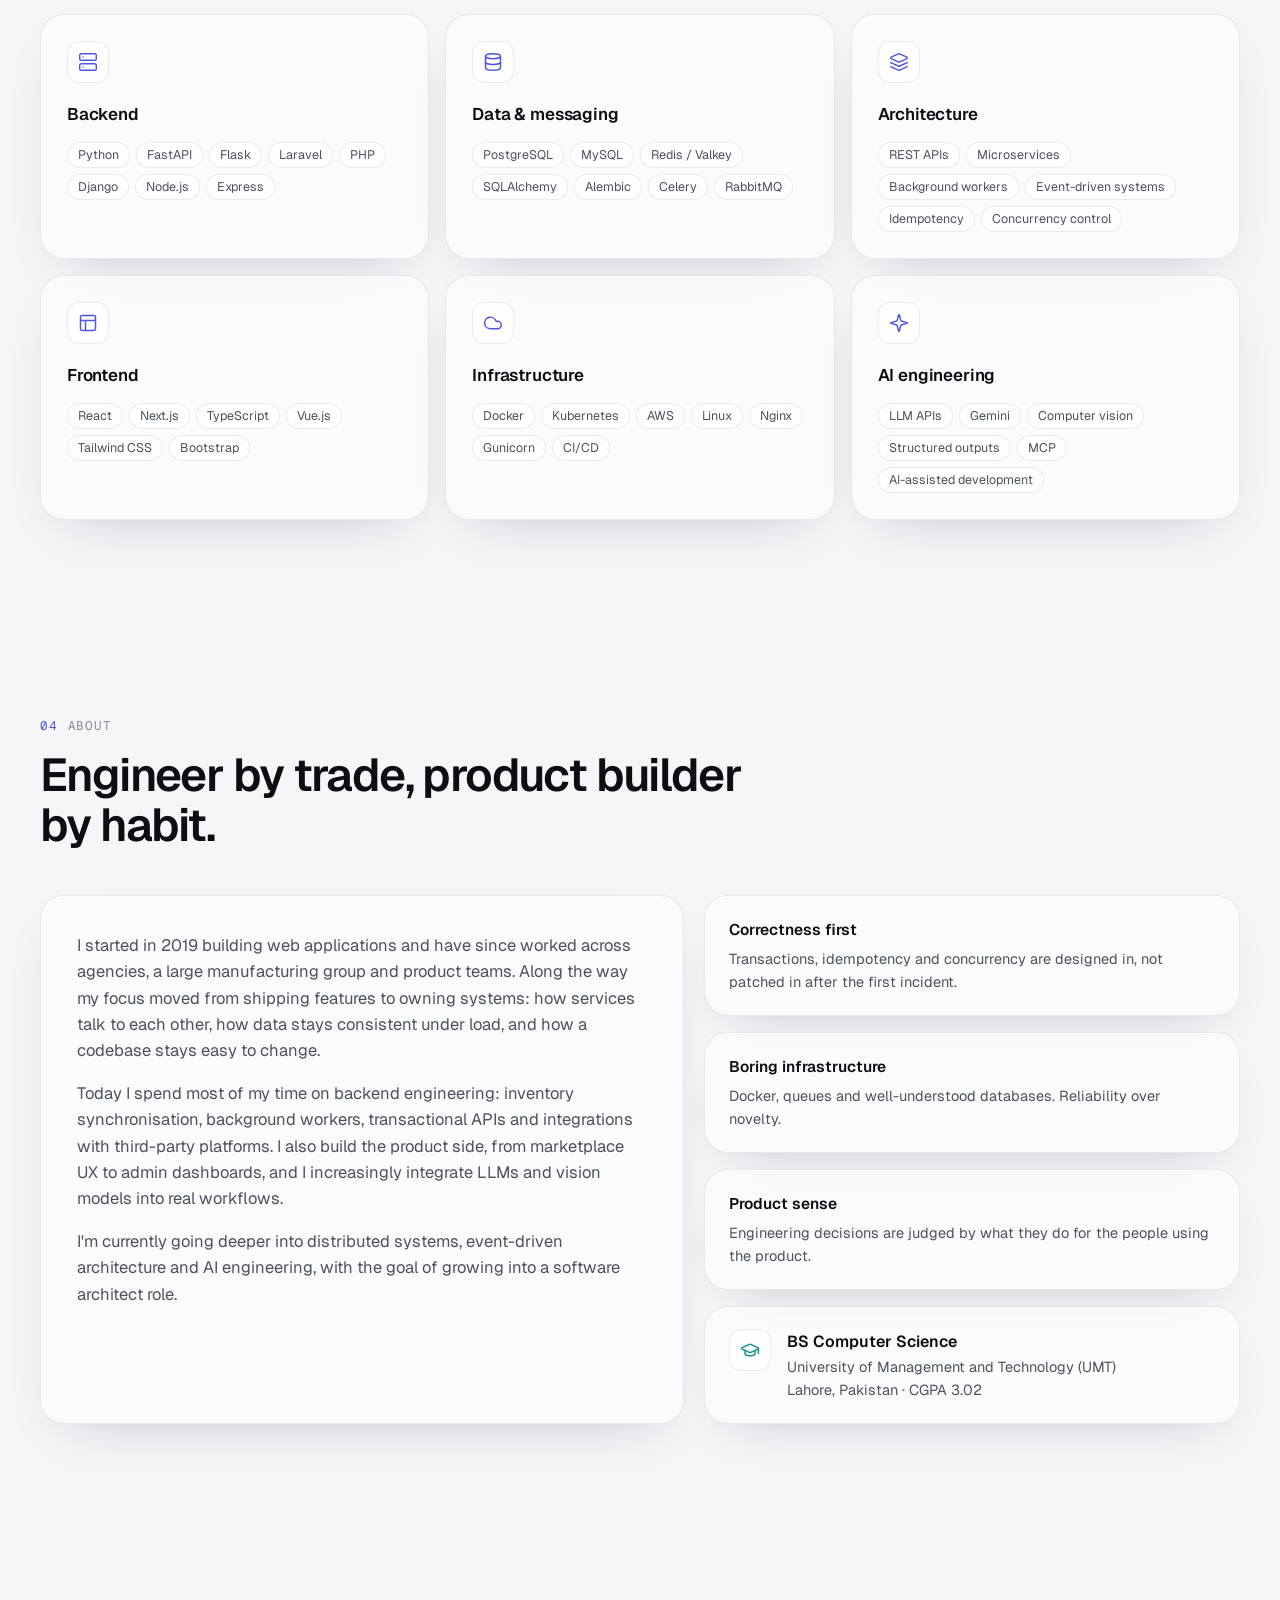
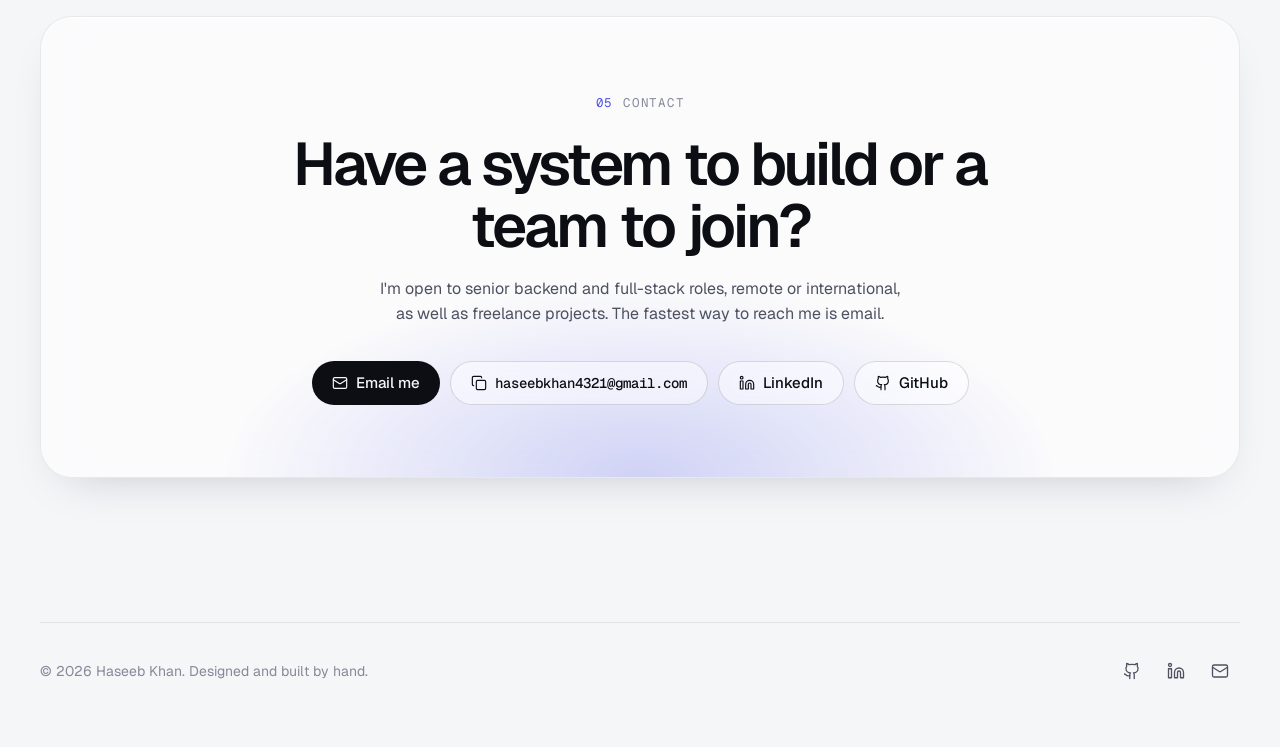
==== commit d1eae373: "Redesign: professional glass UI, projects page, case studies, structured data" ====
--- a/index.html
+++ b/index.html
@@ -1,220 +1,30 @@
 <!doctype html>
-<html lang="en">
+<html lang="en" data-theme="dark">
 <head>
-  <meta charset="utf-8" />
-  <meta name="viewport" content="width=device-width, initial-scale=1" />
-  <title>Haseeb Khan | Full-Stack Developer</title>
-  <meta name="description" content="Haseeb Khan, full-stack developer building production web platforms with Python, Django, FastAPI, Next.js and Docker." />
-  <meta name="theme-color" content="#0b0b1a" />
-  <meta property="og:title" content="Haseeb Khan | Full-Stack Developer" />
-  <meta property="og:description" content="Marketplaces, LMS platforms, AI content pipelines and fintech tools, built end to end." />
-  <link rel="icon" href="data:image/svg+xml,<svg xmlns='http://www.w3.org/2000/svg' viewBox='0 0 100 100'><defs><linearGradient id='g' x1='0' y1='0' x2='1' y2='1'><stop offset='0' stop-color='%237c5cff'/><stop offset='1' stop-color='%2300d4ff'/></linearGradient></defs><rect width='100' height='100' rx='24' fill='url(%23g)'/><text x='50' y='66' font-family='Arial' font-weight='700' font-size='46' text-anchor='middle' fill='white'>HK</text></svg>" />
-  <link rel="preconnect" href="https://fonts.googleapis.com" />
-  <link rel="preconnect" href="https://fonts.gstatic.com" crossorigin />
-  <link href="https://fonts.googleapis.com/css2?family=Inter:wght@400;500;600&family=Space+Grotesk:wght@500;600;700&display=swap" rel="stylesheet" />
-  <link rel="stylesheet" href="style.css" />
+  <meta charset="utf-8">
+  <meta name="viewport" content="width=device-width, initial-scale=1">
+  <title>Haseeb Khan | Senior Full-Stack & Backend Engineer</title>
+  <meta name="description" content="Haseeb Khan is a senior full-stack and backend engineer in Lahore, Pakistan, building production APIs, marketplaces, inventory systems and AI integrations with Python, FastAPI and Laravel.">
+  <meta name="author" content="Haseeb Khan">
+  <meta name="theme-color" content="#07080b">
+  <meta property="og:type" content="website">
+  <meta property="og:title" content="Haseeb Khan | Senior Full-Stack & Backend Engineer">
+  <meta property="og:description" content="Haseeb Khan is a senior full-stack and backend engineer in Lahore, Pakistan, building production APIs, marketplaces, inventory systems and AI integrations with Python, FastAPI and Laravel.">
+  <meta property="og:image" content="https://haseebkhan4321.github.io/assets/projects/wheelmela.webp">
+  <meta name="twitter:card" content="summary_large_image">
+  <link rel="canonical" href="https://haseebkhan4321.github.io/">
+  <link rel="icon" href="data:image/svg+xml,%3Csvg xmlns='http://www.w3.org/2000/svg' viewBox='0 0 64 64'%3E%3Cdefs%3E%3ClinearGradient id='g' x1='0' y1='0' x2='1' y2='1'%3E%3Cstop offset='0' stop-color='%238b93ff'/%3E%3Cstop offset='1' stop-color='%235ee6c8'/%3E%3C/linearGradient%3E%3C/defs%3E%3Crect width='64' height='64' rx='16' fill='url(%23g)'/%3E%3Ctext x='32' y='41' font-family='Arial' font-weight='700' font-size='24' text-anchor='middle' fill='%230b0d1a'%3EHK%3C/text%3E%3C/svg%3E">
+  <link rel="preconnect" href="https://fonts.googleapis.com">
+  <link rel="preconnect" href="https://fonts.gstatic.com" crossorigin>
+  <link href="https://fonts.googleapis.com/css2?family=Geist:wght@400;500;600;700&family=Geist+Mono:wght@400;500&display=swap" rel="stylesheet">
+  <link rel="stylesheet" href="style.css">
+  <script>try{var t=localStorage.getItem("theme");if(t)document.documentElement.dataset.theme=t;else if(matchMedia("(prefers-color-scheme: light)").matches)document.documentElement.dataset.theme="light"}catch(e){}</script>
+  <script type="application/ld+json">{"@context":"https://schema.org","@type":"Person","name":"Haseeb Khan","jobTitle":"Senior Full-Stack & Backend Engineer","address":{"@type":"PostalAddress","addressLocality":"Lahore","addressCountry":"PK"},"alumniOf":"University of Management and Technology","url":"https://haseebkhan4321.github.io/","sameAs":["https://www.linkedin.com/in/haseeb-khan-75891713a/","https://github.com/haseebkhan4321"]}</script>
 </head>
-<body>
-  <!-- Animated background -->
-  <div class="bg" aria-hidden="true">
-    <span class="blob b1"></span>
-    <span class="blob b2"></span>
-    <span class="blob b3"></span>
-    <span class="blob b4"></span>
-    <div class="grid-overlay"></div>
-  </div>
-  <div class="cursor-glow" aria-hidden="true"></div>
-  <div class="progress" aria-hidden="true"></div>
-
-  <header class="nav glass">
-    <a href="#home" class="logo">HK<span>.</span></a>
-    <nav>
-      <ul class="nav-links" id="navLinks">
-        <li><a href="#about">About</a></li>
-        <li><a href="#skills">Skills</a></li>
-        <li><a href="#projects">Projects</a></li>
-        <li><a href="#contact">Contact</a></li>
-      </ul>
-    </nav>
-    <button class="menu-btn" id="menuBtn" aria-label="Open menu" aria-expanded="false">
-      <span></span><span></span>
-    </button>
-  </header>
-
-  <main>
-    <!-- HERO -->
-    <section id="home" class="hero">
-      <div class="hero-card glass tilt" data-tilt>
-        <p class="eyebrow reveal"><span class="dot"></span> Available for new projects</p>
-        <h1 class="reveal">
-          Hi, I'm <span class="grad">Haseeb Khan</span>
-        </h1>
-        <p class="role reveal">I build <span class="typed" id="typed">scalable web platforms</span><span class="caret">|</span></p>
-        <p class="lead reveal">
-          Full-stack developer shipping production systems end to end: from database design and APIs
-          to polished interfaces, Docker deployments and CI/CD.
-        </p>
-        <div class="cta reveal">
-          <a href="#projects" class="btn primary magnetic">View my work</a>
-          <a href="#contact" class="btn ghost magnetic">Get in touch</a>
-        </div>
-      </div>
-
-      <div class="floating-chips" aria-hidden="true">
-        <span class="chip glass f1">Django</span>
-        <span class="chip glass f2">FastAPI</span>
-        <span class="chip glass f3">Next.js</span>
-        <span class="chip glass f4">Docker</span>
-        <span class="chip glass f5">PostgreSQL</span>
-      </div>
-
-      <a href="#about" class="scroll-hint" aria-label="Scroll down"><span></span></a>
-    </section>
-
-    <!-- ABOUT -->
-    <section id="about" class="section">
-      <h2 class="section-title reveal"><span class="num">01</span> About me</h2>
-      <div class="about-grid">
-        <div class="glass card about-text reveal">
-          <p>
-            I'm a developer who enjoys owning a product from the first schema to the last deploy.
-            My recent work spans multi-vendor marketplaces, a multi-tenant school management system,
-            an AI-driven publishing pipeline and a private bank statement analyser.
-          </p>
-          <p>
-            I care about clean architecture, honest documentation and software that keeps running
-            after launch. Most of what I build is containerised with Docker and shipped through
-            GitHub Actions to Linux servers.
-          </p>
-        </div>
-        <div class="stats">
-          <div class="glass card stat reveal"><strong data-count="5">0</strong><span>Production-grade projects</span></div>
-          <div class="glass card stat reveal"><strong data-count="15" data-suffix="+">0</strong><span>Technologies in daily use</span></div>
-          <div class="glass card stat reveal"><strong data-count="3">0</strong><span>Languages supported in UI (en, ur, ar)</span></div>
-          <div class="glass card stat reveal"><strong data-count="100" data-suffix="%">0</strong><span>Dockerised deployments</span></div>
-        </div>
-      </div>
-    </section>
-
-    <!-- SKILLS -->
-    <section id="skills" class="section">
-      <h2 class="section-title reveal"><span class="num">02</span> Skills &amp; tools</h2>
-      <div class="skills-grid">
-        <div class="glass card skill-group reveal tilt" data-tilt>
-          <div class="icon">⚙️</div>
-          <h3>Backend</h3>
-          <ul class="tags">
-            <li>Python</li><li>Django</li><li>FastAPI</li><li>SQLAlchemy</li><li>Celery</li><li>REST APIs</li><li>WebSockets</li>
-          </ul>
-        </div>
-        <div class="glass card skill-group reveal tilt" data-tilt>
-          <div class="icon">🎨</div>
-          <h3>Frontend</h3>
-          <ul class="tags">
-            <li>Next.js</li><li>React</li><li>TypeScript</li><li>Tailwind CSS</li><li>HTML &amp; CSS</li><li>i18n / RTL</li>
-          </ul>
-        </div>
-        <div class="glass card skill-group reveal tilt" data-tilt>
-          <div class="icon">🗄️</div>
-          <h3>Data</h3>
-          <ul class="tags">
-            <li>PostgreSQL</li><li>Redis</li><li>MinIO / S3</li><li>Alembic</li><li>SQLite</li>
-          </ul>
-        </div>
-        <div class="glass card skill-group reveal tilt" data-tilt>
-          <div class="icon">🚀</div>
-          <h3>DevOps &amp; AI</h3>
-          <ul class="tags">
-            <li>Docker</li><li>Docker Compose</li><li>GitHub Actions</li><li>Nginx</li><li>Linux VPS</li><li>OpenAI API</li><li>OCR</li>
-          </ul>
-        </div>
-      </div>
-    </section>
-
-    <!-- PROJECTS -->
-    <section id="projects" class="section">
-      <h2 class="section-title reveal"><span class="num">03</span> Featured projects</h2>
-      <div class="filters reveal" role="tablist">
-        <button class="filter active" data-filter="all">All</button>
-        <button class="filter" data-filter="django">Django</button>
-        <button class="filter" data-filter="fastapi">FastAPI</button>
-        <button class="filter" data-filter="ai">AI</button>
-      </div>
-
-      <div class="projects-grid">
-        <article class="glass card project reveal tilt" data-tilt data-cat="fastapi">
-          <div class="project-top"><span class="badge">Marketplace</span><span class="emoji">🚗</span></div>
-          <h3>WheelMela</h3>
-          <p>
-            A vehicle marketplace for Pakistan: used cars, bikes, rickshaws and trucks, a Demand Board
-            for buyers, dealer storefronts, a parts store, forums and realtime chat over WebSockets.
-          </p>
-          <ul class="tags small"><li>FastAPI</li><li>Next.js 16</li><li>PostgreSQL</li><li>WebSockets</li><li>Tailwind v4</li></ul>
-        </article>
-
-        <article class="glass card project reveal tilt" data-tilt data-cat="fastapi">
-          <div class="project-top"><span class="badge">EdTech / SaaS</span><span class="emoji">🎓</span></div>
-          <h3>Campus LMS</h3>
-          <p>
-            A multi-tenant school, college and university management system with role-based dashboards,
-            background jobs, live updates and a glass UI in English, Urdu and Arabic.
-          </p>
-          <ul class="tags small"><li>FastAPI</li><li>Next.js</li><li>Celery</li><li>Redis</li><li>MinIO</li><li>Turborepo</li></ul>
-        </article>
-
-        <article class="glass card project reveal tilt" data-tilt data-cat="django ai">
-          <div class="project-top"><span class="badge">AI Publishing</span><span class="emoji">✍️</span></div>
-          <h3>DescriptorHub</h3>
-          <p>
-            A blog that writes itself: it discovers trends, picks angles worth writing, researches live
-            sources, then drafts cited, SEO-ready articles. Deployed to a VPS via GitHub Actions.
-          </p>
-          <ul class="tags small"><li>Django</li><li>OpenAI</li><li>PostgreSQL</li><li>Docker</li><li>Nginx</li></ul>
-        </article>
-
-        <article class="glass card project reveal tilt" data-tilt data-cat="django">
-          <div class="project-top"><span class="badge">E-commerce</span><span class="emoji">🛍️</span></div>
-          <h3>Marketplace</h3>
-          <p>
-            A multi-vendor marketplace for physical goods with a storefront, vendor dashboard, staff console
-            and versioned API, built on a strict layered repository pattern with docs checked in CI.
-          </p>
-          <ul class="tags small"><li>Django</li><li>PostgreSQL</li><li>Redis</li><li>Docker</li><li>mypy</li></ul>
-        </article>
-
-        <article class="glass card project reveal tilt" data-tilt data-cat="django ai">
-          <div class="project-top"><span class="badge">Fintech</span><span class="emoji">💳</span></div>
-          <h3>Ledger</h3>
-          <p>
-            Upload bank statements as CSV, Excel, PDF or photos. It detects layouts, removes duplicates,
-            runs OCR on scans and shows insights on taxes, bills and transfers, all running locally.
-          </p>
-          <ul class="tags small"><li>Django</li><li>Tesseract OCR</li><li>PDF parsing</li><li>Docker</li></ul>
-        </article>
-      </div>
-    </section>
-
-    <!-- CONTACT -->
-    <section id="contact" class="section">
-      <h2 class="section-title reveal"><span class="num">04</span> Let's work together</h2>
-      <div class="glass card contact reveal">
-        <p class="lead">
-          Have a product idea, a platform that needs scaling, or a role you think I'd fit?
-          I'd love to hear about it.
-        </p>
-        <div class="cta">
-          <a href="https://github.com/haseebkhan4321" target="_blank" rel="noopener" class="btn primary magnetic">GitHub</a>
-          <a href="mailto:haseebkhan4321@gmail.com" class="btn ghost magnetic">Email me</a>
-          <a href="https://www.linkedin.com/in/haseeb-khan-75891713a/" target="_blank" rel="noopener" class="btn ghost magnetic">LinkedIn</a>
-        </div>
-      </div>
-    </section>
-  </main>
-
-  <footer class="footer">
-    <p>© <span id="year"></span> Haseeb Khan. Built with HTML, CSS and a little JavaScript.</p>
-  </footer>
-
-  <script src="script.js"></script>
+<body data-page="home">
+  <main id="app"></main>
+  <noscript><p style="padding:120px 24px;text-align:center">This portfolio needs JavaScript. Email haseebkhan4321@gmail.com or visit linkedin.com/in/haseeb-khan-75891713a.</p></noscript>
+  <script src="data.js"></script>
+  <script src="app.js"></script>
 </body>
 </html>
--- a/style.css
+++ b/style.css
@@ -1,271 +1,613 @@
+/* ==========================================================================
+   Design tokens
+   ========================================================================== */
 :root {
-  --bg: #0b0b1a;
-  --text: #eef0ff;
-  --muted: #a9acc9;
-  --accent: #7c5cff;
-  --accent-2: #00d4ff;
-  --accent-3: #ff5ca8;
-  --glass: rgba(255, 255, 255, 0.07);
-  --glass-strong: rgba(255, 255, 255, 0.12);
-  --border: rgba(255, 255, 255, 0.16);
-  --shadow: 0 20px 50px rgba(0, 0, 0, 0.35);
-  --radius: 22px;
-  --ease: cubic-bezier(0.22, 1, 0.36, 1);
-}
-
-* { box-sizing: border-box; margin: 0; padding: 0; }
-html { scroll-behavior: smooth; }
+  --font-sans: "Geist", "Inter", system-ui, -apple-system, "Segoe UI", sans-serif;
+  --font-mono: "Geist Mono", ui-monospace, "SFMono-Regular", Menlo, monospace;
+
+  --bg: #07080b;
+  --bg-elev: #0d0f14;
+  --text: #ededf0;
+  --text-2: #a3a6b3;
+  --text-3: #6c6f7d;
+  --line: rgba(255, 255, 255, 0.08);
+  --line-strong: rgba(255, 255, 255, 0.14);
+  --glass: rgba(255, 255, 255, 0.035);
+  --glass-2: rgba(255, 255, 255, 0.06);
+  --glass-hi: rgba(255, 255, 255, 0.09);
+  --accent: #8b93ff;
+  --accent-2: #5ee6c8;
+  --accent-ink: #0b0d1a;
+  --ok: #4ade80;
+  --warn: #fbbf24;
+  --aurora-1: rgba(99, 102, 241, 0.22);
+  --aurora-2: rgba(45, 212, 191, 0.12);
+  --shadow: 0 1px 0 rgba(255, 255, 255, 0.04) inset, 0 24px 60px -24px rgba(0, 0, 0, 0.6);
+  --shadow-lg: 0 1px 0 rgba(255, 255, 255, 0.05) inset, 0 40px 100px -30px rgba(0, 0, 0, 0.75);
+  --spot: rgba(139, 147, 255, 0.12);
+
+  --r-sm: 10px;
+  --r: 16px;
+  --r-lg: 24px;
+  --container: 1200px;
+  --gutter: clamp(16px, 4vw, 40px);
+  --ease: cubic-bezier(0.2, 0.8, 0.2, 1);
+  --ease-out: cubic-bezier(0.16, 1, 0.3, 1);
+  color-scheme: dark;
+}
+
+:root[data-theme="light"] {
+  --bg: #f5f6f8;
+  --bg-elev: #ffffff;
+  --text: #0c0e14;
+  --text-2: #4d5160;
+  --text-3: #858999;
+  --line: rgba(12, 14, 20, 0.08);
+  --line-strong: rgba(12, 14, 20, 0.14);
+  --glass: rgba(255, 255, 255, 0.55);
+  --glass-2: rgba(255, 255, 255, 0.75);
+  --glass-hi: rgba(255, 255, 255, 0.9);
+  --accent: #4f56e0;
+  --accent-2: #0d9488;
+  --accent-ink: #ffffff;
+  --ok: #16a34a;
+  --warn: #b45309;
+  --aurora-1: rgba(99, 102, 241, 0.16);
+  --aurora-2: rgba(20, 184, 166, 0.1);
+  --shadow: 0 1px 0 rgba(255, 255, 255, 0.8) inset, 0 20px 50px -28px rgba(15, 20, 40, 0.25);
+  --shadow-lg: 0 1px 0 rgba(255, 255, 255, 0.9) inset, 0 40px 90px -36px rgba(15, 20, 40, 0.35);
+  --spot: rgba(79, 86, 224, 0.08);
+  color-scheme: light;
+}
+
+/* ==========================================================================
+   Base
+   ========================================================================== */
+*, *::before, *::after { box-sizing: border-box; }
+* { margin: 0; padding: 0; }
+html { -webkit-text-size-adjust: 100%; scroll-behavior: smooth; scroll-padding-top: 96px; }
 body {
-  font-family: "Inter", system-ui, sans-serif;
+  font-family: var(--font-sans);
+  font-size: 16px;
+  line-height: 1.6;
+  color: var(--text);
   background: var(--bg);
-  color: var(--text);
-  line-height: 1.65;
+  -webkit-font-smoothing: antialiased;
+  text-rendering: optimizeLegibility;
   overflow-x: hidden;
-  -webkit-font-smoothing: antialiased;
-}
+  transition: background-color 0.4s var(--ease), color 0.4s var(--ease);
+}
+img { display: block; max-width: 100%; }
 a { color: inherit; text-decoration: none; }
+button { font: inherit; color: inherit; background: none; border: 0; cursor: pointer; }
 ul { list-style: none; }
-h1, h2, h3, .logo { font-family: "Space Grotesk", sans-serif; line-height: 1.15; }
-
-/* ---------- Background ---------- */
-.bg { position: fixed; inset: 0; z-index: -2; overflow: hidden; }
-.blob {
-  position: absolute;
-  border-radius: 50%;
-  filter: blur(80px);
-  opacity: 0.55;
-  animation: float 22s ease-in-out infinite alternate;
-}
-.b1 { width: 520px; height: 520px; background: var(--accent); top: -120px; left: -120px; }
-.b2 { width: 460px; height: 460px; background: var(--accent-2); bottom: -140px; right: -100px; animation-delay: -6s; }
-.b3 { width: 380px; height: 380px; background: var(--accent-3); top: 40%; left: 55%; animation-delay: -12s; opacity: 0.35; }
-.b4 { width: 300px; height: 300px; background: #3b82f6; top: 65%; left: 5%; animation-delay: -3s; opacity: 0.35; }
-@keyframes float {
-  0%   { transform: translate(0, 0) scale(1); }
-  33%  { transform: translate(120px, 80px) scale(1.1); }
-  66%  { transform: translate(-80px, 140px) scale(0.95); }
-  100% { transform: translate(60px, -60px) scale(1.05); }
-}
-.grid-overlay {
+::selection { background: var(--accent); color: var(--accent-ink); }
+:focus-visible { outline: 2px solid var(--accent); outline-offset: 3px; border-radius: 6px; }
+
+.container { width: 100%; max-width: calc(var(--container) + var(--gutter) * 2); margin: 0 auto; padding: 0 var(--gutter); }
+.mono { font-family: var(--font-mono); }
+.sr-only { position: absolute; width: 1px; height: 1px; overflow: hidden; clip: rect(0 0 0 0); white-space: nowrap; }
+
+/* ==========================================================================
+   Backdrop
+   ========================================================================== */
+.backdrop { position: fixed; inset: 0; z-index: -1; pointer-events: none; overflow: hidden; }
+.backdrop .aurora {
+  position: absolute; border-radius: 50%; filter: blur(90px);
+  animation: drift 28s var(--ease) infinite alternate;
+}
+.backdrop .a1 { width: 900px; height: 600px; top: -320px; left: 50%; margin-left: -620px; background: var(--aurora-1); }
+.backdrop .a2 { width: 700px; height: 520px; top: -200px; left: 50%; margin-left: 40px; background: var(--aurora-2); animation-delay: -10s; }
+@keyframes drift {
+  from { transform: translate3d(0, 0, 0) scale(1); }
+  to   { transform: translate3d(60px, 40px, 0) scale(1.08); }
+}
+.backdrop .grid {
   position: absolute; inset: 0;
-  background-image:
-    linear-gradient(rgba(255,255,255,0.035) 1px, transparent 1px),
-    linear-gradient(90deg, rgba(255,255,255,0.035) 1px, transparent 1px);
-  background-size: 60px 60px;
-  mask-image: radial-gradient(ellipse at center, #000 30%, transparent 75%);
-}
-.cursor-glow {
-  position: fixed; z-index: -1; pointer-events: none;
-  width: 420px; height: 420px; border-radius: 50%;
-  background: radial-gradient(circle, rgba(124, 92, 255, 0.22), transparent 65%);
-  transform: translate(-50%, -50%);
-  left: -500px; top: -500px;
-  transition: opacity 0.3s;
-}
-.progress {
-  position: fixed; top: 0; left: 0; height: 3px; width: 0; z-index: 100;
-  background: linear-gradient(90deg, var(--accent), var(--accent-2), var(--accent-3));
-}
-
-/* ---------- Glass ---------- */
+  background-image: radial-gradient(var(--line-strong) 1px, transparent 1px);
+  background-size: 28px 28px;
+  mask-image: radial-gradient(ellipse 70% 50% at 50% 0%, #000 0%, transparent 70%);
+  -webkit-mask-image: radial-gradient(ellipse 70% 50% at 50% 0%, #000 0%, transparent 70%);
+  opacity: 0.5;
+}
+.backdrop .noise {
+  position: absolute; inset: -50%; opacity: 0.035;
+  background-image: url("data:image/svg+xml,%3Csvg xmlns='http://www.w3.org/2000/svg' width='160' height='160'%3E%3Cfilter id='n'%3E%3CfeTurbulence type='fractalNoise' baseFrequency='0.9' numOctaves='3' stitchTiles='stitch'/%3E%3C/filter%3E%3Crect width='100%25' height='100%25' filter='url(%23n)'/%3E%3C/svg%3E");
+}
+
+/* ==========================================================================
+   Glass surfaces
+   ========================================================================== */
 .glass {
+  position: relative;
   background: var(--glass);
-  border: 1px solid var(--border);
-  backdrop-filter: blur(18px) saturate(160%);
-  -webkit-backdrop-filter: blur(18px) saturate(160%);
-  box-shadow: var(--shadow), inset 0 1px 0 rgba(255,255,255,0.12);
-}
-.card { border-radius: var(--radius); padding: 28px; position: relative; overflow: hidden; }
-.card::before {
-  /* light sheen that follows the pointer */
-  content: ""; position: absolute; inset: 0; pointer-events: none;
-  background: radial-gradient(400px circle at var(--mx, 50%) var(--my, 0%), rgba(255,255,255,0.12), transparent 40%);
-  opacity: 0; transition: opacity 0.4s;
-}
-.card:hover::before { opacity: 1; }
-
-/* ---------- Nav ---------- */
-.nav {
-  position: fixed; top: 16px; left: 50%; transform: translateX(-50%);
-  width: min(1100px, calc(100% - 32px));
-  display: flex; align-items: center; justify-content: space-between;
-  padding: 12px 24px; border-radius: 999px; z-index: 50;
-  transition: padding 0.3s var(--ease), background 0.3s;
-}
-.nav.scrolled { padding: 8px 24px; background: var(--glass-strong); }
-.logo { font-size: 1.5rem; font-weight: 700; }
-.logo span { color: var(--accent-2); }
-.nav-links { display: flex; gap: 8px; }
-.nav-links a {
-  padding: 8px 16px; border-radius: 999px; color: var(--muted); font-weight: 500;
-  transition: color 0.25s, background 0.25s;
-}
-.nav-links a:hover, .nav-links a.active { color: var(--text); background: rgba(255,255,255,0.08); }
-.menu-btn { display: none; background: none; border: 0; width: 36px; height: 36px; cursor: pointer; position: relative; }
-.menu-btn span {
-  position: absolute; left: 7px; width: 22px; height: 2px; background: var(--text);
-  transition: transform 0.3s var(--ease);
-}
-.menu-btn span:first-child { top: 13px; }
-.menu-btn span:last-child { top: 21px; }
-.menu-btn[aria-expanded="true"] span:first-child { transform: translateY(4px) rotate(45deg); }
-.menu-btn[aria-expanded="true"] span:last-child { transform: translateY(-4px) rotate(-45deg); }
-
-/* ---------- Hero ---------- */
-.hero {
-  min-height: 100vh; display: grid; place-items: center;
-  padding: 120px 16px 80px; position: relative;
-}
-.hero-card {
-  max-width: 780px; text-align: center; padding: 56px 48px;
-  border-radius: 32px; transform-style: preserve-3d;
-}
+  border: 1px solid var(--line);
+  border-radius: var(--r-lg);
+  box-shadow: var(--shadow);
+  backdrop-filter: blur(20px) saturate(140%);
+  -webkit-backdrop-filter: blur(20px) saturate(140%);
+}
+/* pointer spotlight */
+.spot { isolation: isolate; }
+.spot::after {
+  content: ""; position: absolute; inset: 0; border-radius: inherit; pointer-events: none; z-index: -1;
+  background: radial-gradient(520px circle at var(--x, 50%) var(--y, -20%), var(--spot), transparent 45%);
+  opacity: 0; transition: opacity 0.5s var(--ease);
+}
+.spot:hover::after { opacity: 1; }
+.spot::before {
+  content: ""; position: absolute; inset: -1px; border-radius: inherit; pointer-events: none; padding: 1px;
+  background: radial-gradient(300px circle at var(--x, 50%) var(--y, -20%), color-mix(in srgb, var(--accent) 60%, transparent), transparent 60%);
+  -webkit-mask: linear-gradient(#000 0 0) content-box, linear-gradient(#000 0 0);
+  -webkit-mask-composite: xor; mask-composite: exclude;
+  opacity: 0; transition: opacity 0.5s var(--ease);
+}
+.spot:hover::before { opacity: 1; }
+
+/* ==========================================================================
+   Header
+   ========================================================================== */
+.header {
+  position: fixed; top: 0; left: 0; right: 0; z-index: 50;
+  padding: 14px 0;
+  transition: padding 0.35s var(--ease), transform 0.4s var(--ease);
+}
+.header .bar {
+  display: flex; align-items: center; justify-content: space-between; gap: 16px;
+  height: 56px; padding: 0 8px 0 18px; border-radius: 999px;
+  border: 1px solid transparent;
+  transition: background 0.35s var(--ease), border-color 0.35s var(--ease), box-shadow 0.35s var(--ease);
+}
+.header.scrolled .bar {
+  background: color-mix(in srgb, var(--bg-elev) 70%, transparent);
+  border-color: var(--line);
+  box-shadow: var(--shadow);
+  backdrop-filter: blur(20px) saturate(160%);
+  -webkit-backdrop-filter: blur(20px) saturate(160%);
+}
+.header.hide { transform: translateY(-110%); }
+.brand { display: flex; align-items: center; gap: 10px; font-weight: 600; letter-spacing: -0.01em; }
+.brand-mark {
+  width: 30px; height: 30px; border-radius: 9px; display: grid; place-items: center;
+  font-size: 12px; font-weight: 700; letter-spacing: 0.02em; color: var(--accent-ink);
+  background: linear-gradient(135deg, var(--accent), var(--accent-2));
+}
+.nav { display: flex; align-items: center; gap: 2px; }
+.nav a {
+  position: relative; padding: 8px 14px; border-radius: 999px; font-size: 14px; color: var(--text-2);
+  transition: color 0.2s var(--ease), background 0.2s var(--ease);
+}
+.nav a:hover { color: var(--text); background: var(--glass-2); }
+.nav a.active { color: var(--text); }
+.nav a.active::after {
+  content: ""; position: absolute; left: 50%; bottom: 3px; width: 4px; height: 4px; margin-left: -2px;
+  border-radius: 50%; background: var(--accent);
+}
+.header-actions { display: flex; align-items: center; gap: 6px; }
+.icon-btn {
+  width: 40px; height: 40px; border-radius: 999px; display: grid; place-items: center; color: var(--text-2);
+  transition: background 0.2s var(--ease), color 0.2s var(--ease);
+}
+.icon-btn:hover { background: var(--glass-2); color: var(--text); }
+.icon-btn svg { width: 18px; height: 18px; }
+.theme-toggle .sun { display: none; }
+:root[data-theme="light"] .theme-toggle .sun { display: block; }
+:root[data-theme="light"] .theme-toggle .moon { display: none; }
+.menu-toggle { display: none; }
+
+/* ==========================================================================
+   Buttons, chips, labels
+   ========================================================================== */
+.btn {
+  display: inline-flex; align-items: center; justify-content: center; gap: 8px;
+  height: 44px; padding: 0 20px; border-radius: 999px; font-size: 15px; font-weight: 500; white-space: nowrap;
+  transition: transform 0.25s var(--ease), background 0.25s var(--ease), box-shadow 0.25s var(--ease), border-color 0.25s var(--ease);
+}
+.btn svg { width: 16px; height: 16px; transition: transform 0.25s var(--ease); }
+.btn:hover svg.arrow { transform: translate(2px, -2px); }
+.btn-primary { background: var(--text); color: var(--bg); }
+.btn-primary:hover { transform: translateY(-1px); box-shadow: 0 10px 30px -10px color-mix(in srgb, var(--text) 50%, transparent); }
+.btn-ghost { border: 1px solid var(--line-strong); background: var(--glass); backdrop-filter: blur(12px); -webkit-backdrop-filter: blur(12px); }
+.btn-ghost:hover { background: var(--glass-2); border-color: var(--text-3); }
+.btn-sm { height: 36px; padding: 0 14px; font-size: 14px; }
+
+.chip {
+  display: inline-flex; align-items: center; height: 26px; padding: 0 10px; border-radius: 999px;
+  font-size: 12.5px; color: var(--text-2); background: var(--glass-2); border: 1px solid var(--line);
+  white-space: nowrap;
+}
+.chips { display: flex; flex-wrap: wrap; gap: 6px; }
+
+.pill {
+  display: inline-flex; align-items: center; gap: 8px; height: 30px; padding: 0 12px 0 10px;
+  border-radius: 999px; font-size: 13px; color: var(--text-2);
+  background: var(--glass); border: 1px solid var(--line);
+  backdrop-filter: blur(12px); -webkit-backdrop-filter: blur(12px);
+}
+.pulse { position: relative; width: 8px; height: 8px; border-radius: 50%; background: var(--ok); }
+.pulse::after {
+  content: ""; position: absolute; inset: 0; border-radius: 50%; background: var(--ok);
+  animation: ping 2.2s var(--ease) infinite;
+}
+@keyframes ping { 0% { transform: scale(1); opacity: 0.6; } 80%, 100% { transform: scale(2.8); opacity: 0; } }
+
+.status { display: inline-flex; align-items: center; gap: 6px; font-family: var(--font-mono); font-size: 11.5px; letter-spacing: 0.02em; text-transform: uppercase; color: var(--text-3); }
+.status::before { content: ""; width: 6px; height: 6px; border-radius: 50%; background: var(--text-3); }
+.status.live { color: var(--ok); }
+.status.live::before { background: var(--ok); box-shadow: 0 0 10px var(--ok); }
+.status.pending { color: var(--warn); }
+.status.pending::before { background: var(--warn); }
+
 .eyebrow {
   display: inline-flex; align-items: center; gap: 10px;
-  padding: 6px 16px; border-radius: 999px; font-size: 0.85rem; color: var(--muted);
-  background: rgba(255,255,255,0.06); border: 1px solid var(--border); margin-bottom: 24px;
-}
-.dot { width: 8px; height: 8px; border-radius: 50%; background: #34d399; box-shadow: 0 0 0 0 #34d399; animation: pulse 2s infinite; }
-@keyframes pulse { 70% { box-shadow: 0 0 0 10px transparent; } 100% { box-shadow: 0 0 0 0 transparent; } }
-.hero h1 { font-size: clamp(2.4rem, 6vw, 4.2rem); margin-bottom: 14px; }
-.grad {
-  background: linear-gradient(120deg, var(--accent), var(--accent-2), var(--accent-3), var(--accent));
-  background-size: 300% 100%;
-  -webkit-background-clip: text; background-clip: text; color: transparent;
-  animation: shimmer 8s linear infinite;
-}
-@keyframes shimmer { to { background-position: 300% 0; } }
-.role { font-size: clamp(1.1rem, 2.6vw, 1.5rem); color: var(--muted); margin-bottom: 18px; min-height: 1.6em; }
-.typed { color: var(--text); font-weight: 600; }
-.caret { color: var(--accent-2); animation: blink 1s steps(1) infinite; margin-left: 2px; }
-@keyframes blink { 50% { opacity: 0; } }
-.lead { color: var(--muted); font-size: 1.05rem; max-width: 600px; margin: 0 auto 32px; }
-.cta { display: flex; gap: 14px; justify-content: center; flex-wrap: wrap; }
-
-.btn {
-  display: inline-block; padding: 14px 28px; border-radius: 999px; font-weight: 600;
-  transition: transform 0.25s var(--ease), box-shadow 0.25s, background 0.25s;
+  font-family: var(--font-mono); font-size: 12.5px; letter-spacing: 0.06em; text-transform: uppercase; color: var(--text-3);
+}
+.eyebrow .idx { color: var(--accent); }
+
+/* ==========================================================================
+   Hero
+   ========================================================================== */
+.hero { padding-block: 168px 96px; }
+.hero-grid { display: grid; grid-template-columns: 1.05fr 0.95fr; gap: 56px; align-items: center; }
+.hero h1 {
+  margin: 26px 0 22px;
+  font-size: clamp(40px, 6.2vw, 76px); line-height: 1.02; letter-spacing: -0.045em; font-weight: 600;
+}
+.hero h1 .soft { color: var(--text-3); }
+.hero .lede { max-width: 560px; font-size: clamp(16px, 1.4vw, 18px); color: var(--text-2); line-height: 1.65; }
+.hero-cta { display: flex; flex-wrap: wrap; gap: 10px; margin-top: 34px; }
+.hero-meta { display: flex; flex-wrap: wrap; gap: 8px 22px; margin-top: 40px; padding-top: 24px; border-top: 1px solid var(--line); }
+.hero-meta li { display: flex; align-items: center; gap: 8px; font-size: 14px; color: var(--text-2); }
+.hero-meta svg { width: 16px; height: 16px; color: var(--text-3); }
+
+/* stacked screenshot frames */
+.stage { position: relative; height: 520px; perspective: 1600px; }
+.stage .layer {
+  position: absolute; width: 78%; border-radius: 14px; overflow: hidden;
+  border: 1px solid var(--line-strong); background: var(--bg-elev); box-shadow: var(--shadow-lg);
+  transition: transform 0.9s var(--ease-out);
   will-change: transform;
 }
-.btn.primary {
-  background: linear-gradient(120deg, var(--accent), var(--accent-2));
-  box-shadow: 0 10px 30px rgba(124, 92, 255, 0.45);
-}
-.btn.primary:hover { box-shadow: 0 14px 40px rgba(0, 212, 255, 0.5); }
-.btn.ghost { border: 1px solid var(--border); background: rgba(255,255,255,0.05); backdrop-filter: blur(10px); }
-.btn.ghost:hover { background: rgba(255,255,255,0.12); }
-
-.floating-chips .chip {
-  position: absolute; padding: 8px 18px; border-radius: 999px; font-size: 0.9rem; font-weight: 500;
-  animation: bob 6s ease-in-out infinite;
-}
-.f1 { top: 22%; left: 8%; }
-.f2 { top: 30%; right: 9%; animation-delay: -1.5s; }
-.f3 { bottom: 24%; left: 12%; animation-delay: -3s; }
-.f4 { bottom: 18%; right: 14%; animation-delay: -4.5s; }
-.f5 { top: 14%; right: 30%; animation-delay: -2s; }
-@keyframes bob { 50% { transform: translateY(-18px) rotate(-3deg); } }
-
-.scroll-hint {
-  position: absolute; bottom: 28px; left: 50%; transform: translateX(-50%);
-  width: 26px; height: 42px; border: 2px solid var(--border); border-radius: 20px;
-}
-.scroll-hint span {
-  position: absolute; top: 8px; left: 50%; width: 4px; height: 8px; margin-left: -2px;
-  border-radius: 2px; background: var(--text); animation: scroll 1.8s infinite;
-}
-@keyframes scroll { 0% { opacity: 0; transform: translateY(0); } 40% { opacity: 1; } 100% { opacity: 0; transform: translateY(14px); } }
-
-/* ---------- Sections ---------- */
-.section { width: min(1100px, calc(100% - 32px)); margin: 0 auto; padding: 100px 0 40px; }
-.section-title { font-size: clamp(1.8rem, 4vw, 2.6rem); margin-bottom: 40px; display: flex; align-items: center; gap: 14px; }
-.section-title .num {
-  font-size: 1rem; color: var(--accent-2); font-family: "Inter", sans-serif;
-  padding: 4px 12px; border: 1px solid var(--border); border-radius: 999px;
-}
-
-.about-grid { display: grid; grid-template-columns: 1.3fr 1fr; gap: 24px; }
-.about-text p { color: var(--muted); font-size: 1.05rem; }
-.about-text p + p { margin-top: 16px; }
-.stats { display: grid; grid-template-columns: 1fr 1fr; gap: 16px; }
-.stat { display: flex; flex-direction: column; justify-content: center; padding: 22px; }
-.stat strong {
-  font-family: "Space Grotesk", sans-serif; font-size: 2.4rem;
-  background: linear-gradient(120deg, var(--accent-2), var(--accent));
-  -webkit-background-clip: text; background-clip: text; color: transparent;
-}
-.stat span { color: var(--muted); font-size: 0.9rem; }
-
-.skills-grid { display: grid; grid-template-columns: repeat(4, 1fr); gap: 20px; }
-.skill-group .icon {
-  width: 52px; height: 52px; display: grid; place-items: center; font-size: 1.5rem;
-  border-radius: 16px; background: rgba(255,255,255,0.08); border: 1px solid var(--border); margin-bottom: 16px;
-}
-.skill-group h3 { margin-bottom: 14px; font-size: 1.25rem; }
-.tags { display: flex; flex-wrap: wrap; gap: 8px; }
-.tags li {
-  padding: 5px 12px; border-radius: 999px; font-size: 0.85rem;
-  background: rgba(255,255,255,0.07); border: 1px solid var(--border);
-  transition: background 0.25s, transform 0.25s var(--ease);
-}
-.tags li:hover { background: rgba(124, 92, 255, 0.3); transform: translateY(-2px); }
-.tags.small li { font-size: 0.78rem; padding: 4px 10px; }
-
-.filters { display: flex; gap: 10px; flex-wrap: wrap; margin-bottom: 28px; }
-.filter {
-  font: inherit; color: var(--muted); cursor: pointer; padding: 8px 20px; border-radius: 999px;
-  background: rgba(255,255,255,0.05); border: 1px solid var(--border); backdrop-filter: blur(10px);
-  transition: all 0.25s var(--ease);
-}
-.filter:hover { color: var(--text); }
-.filter.active { color: #fff; background: linear-gradient(120deg, var(--accent), var(--accent-2)); border-color: transparent; }
-
-.projects-grid { display: grid; grid-template-columns: repeat(3, 1fr); gap: 22px; }
-.project { display: flex; flex-direction: column; gap: 14px; }
-.project.hide { display: none; }
-.project-top { display: flex; justify-content: space-between; align-items: center; }
-.badge {
-  font-size: 0.75rem; font-weight: 600; letter-spacing: 0.04em; text-transform: uppercase;
-  color: var(--accent-2); padding: 4px 12px; border-radius: 999px; background: rgba(0, 212, 255, 0.1);
-}
-.emoji { font-size: 1.6rem; }
-.project h3 { font-size: 1.4rem; }
-.project p { color: var(--muted); flex: 1; }
-
-.contact { text-align: center; padding: 56px 32px; }
-.contact .lead { margin-bottom: 28px; }
-
-.footer { text-align: center; color: var(--muted); padding: 60px 16px 40px; font-size: 0.9rem; }
-
-/* ---------- Motion helpers ---------- */
-.reveal { opacity: 0; transform: translateY(40px); transition: opacity 0.9s var(--ease), transform 0.9s var(--ease); }
-.reveal.in { opacity: 1; transform: none; }
-.tilt { transition: opacity 0.9s var(--ease), transform 0.5s var(--ease); will-change: transform; }
-
-/* ---------- Responsive ---------- */
-@media (max-width: 960px) {
-  .skills-grid { grid-template-columns: repeat(2, 1fr); }
-  .projects-grid { grid-template-columns: repeat(2, 1fr); }
+.stage .layer:nth-child(1) { top: 20px; right: 0; width: 72%; transform: translate3d(0, 0, -60px); filter: saturate(0.85) brightness(0.8); }
+.stage .layer:nth-child(2) { top: 150px; left: 0; width: 80%; transform: translate3d(0, 0, 0); }
+.chrome {
+  display: flex; align-items: center; gap: 6px; height: 30px; padding: 0 12px;
+  background: color-mix(in srgb, var(--bg-elev) 85%, var(--text) 4%);
+  border-bottom: 1px solid var(--line);
+}
+.chrome i { width: 9px; height: 9px; border-radius: 50%; background: var(--line-strong); }
+.chrome .url {
+  margin-left: 10px; flex: 1; height: 18px; border-radius: 6px; background: var(--glass-2);
+  font-family: var(--font-mono); font-size: 10.5px; color: var(--text-3); display: flex; align-items: center; padding: 0 8px;
+  overflow: hidden; white-space: nowrap;
+}
+.chrome + img { aspect-ratio: 16 / 10; width: 100%; object-fit: cover; object-position: top; }
+.stage .badge {
+  position: absolute; z-index: 3; right: 2%; bottom: 10px;
+  display: flex; align-items: center; gap: 12px; padding: 12px 16px 12px 12px; border-radius: 16px;
+}
+.stage .badge .ico { width: 36px; height: 36px; border-radius: 10px; display: grid; place-items: center; background: var(--glass-2); color: var(--accent); }
+.stage .badge .ico svg { width: 18px; height: 18px; }
+.stage .badge strong { display: block; font-size: 14px; font-weight: 600; }
+.stage .badge span { font-size: 12.5px; color: var(--text-3); }
+
+/* ==========================================================================
+   Sections
+   ========================================================================== */
+.section { padding-block: 96px; }
+.section-head { display: flex; align-items: flex-end; justify-content: space-between; gap: 24px; margin-bottom: 44px; }
+.section-head h2 { margin-top: 14px; font-size: clamp(30px, 3.8vw, 46px); line-height: 1.08; letter-spacing: -0.035em; font-weight: 600; max-width: 720px; }
+.section-head p { margin-top: 14px; max-width: 560px; color: var(--text-2); }
+.link-arrow { display: inline-flex; align-items: center; gap: 6px; font-size: 14.5px; color: var(--text-2); white-space: nowrap; transition: color 0.2s var(--ease); }
+.link-arrow svg { width: 16px; height: 16px; transition: transform 0.25s var(--ease); }
+.link-arrow:hover { color: var(--text); }
+.link-arrow:hover svg { transform: translate(2px, -2px); }
+
+/* stats strip */
+.stats { display: grid; grid-template-columns: repeat(4, 1fr); border-radius: var(--r-lg); overflow: hidden; }
+.stats > div { padding: 26px 28px; border-left: 1px solid var(--line); }
+.stats > div:first-child { border-left: 0; }
+.stats strong { display: block; font-size: clamp(28px, 3vw, 38px); font-weight: 600; letter-spacing: -0.04em; }
+.stats span { font-size: 14px; color: var(--text-3); }
+
+/* ==========================================================================
+   Project cards
+   ========================================================================== */
+.work-grid { display: grid; grid-template-columns: repeat(6, 1fr); gap: 20px; }
+.work-grid .card { grid-column: span 3; }
+.work-grid .card.wide { grid-column: span 6; }
+
+.card {
+  display: flex; flex-direction: column; overflow: hidden; border-radius: var(--r-lg);
+  transition: transform 0.5s var(--ease-out), border-color 0.3s var(--ease), box-shadow 0.5s var(--ease-out);
+}
+.card:hover { transform: translateY(-4px); border-color: var(--line-strong); box-shadow: var(--shadow-lg); }
+.card .media {
+  position: relative; margin: 10px 10px 0; border-radius: 14px; overflow: hidden;
+  border: 1px solid var(--line); background: var(--bg-elev); aspect-ratio: 16 / 10;
+}
+.card .media img { width: 100%; height: 100%; object-fit: cover; object-position: top; transition: transform 1.2s var(--ease-out); }
+.card:hover .media img { transform: scale(1.035); }
+.card .body { display: flex; flex-direction: column; gap: 12px; padding: 22px 24px 24px; flex: 1; }
+.card .top { display: flex; align-items: center; justify-content: space-between; gap: 12px; }
+.card .cat { font-size: 13px; color: var(--text-3); }
+.card h3 { font-size: 22px; letter-spacing: -0.025em; font-weight: 600; line-height: 1.2; }
+.card .title-row { display: flex; align-items: center; justify-content: space-between; gap: 12px; }
+.card .go {
+  flex: none; width: 34px; height: 34px; border-radius: 50%; display: grid; place-items: center;
+  border: 1px solid var(--line); color: var(--text-2);
+  transition: background 0.3s var(--ease), color 0.3s var(--ease), transform 0.3s var(--ease);
+}
+.card .go svg { width: 16px; height: 16px; }
+.card:hover .go { background: var(--text); color: var(--bg); transform: rotate(0deg) scale(1.05); }
+.card p { color: var(--text-2); font-size: 15px; }
+.card .chips { margin-top: auto; padding-top: 6px; }
+
+/* generated visual for projects without screenshots */
+.visual {
+  position: absolute; inset: 0; display: grid; place-items: center; overflow: hidden;
+  background:
+    radial-gradient(120% 90% at 0% 0%, color-mix(in srgb, var(--accent) 22%, transparent), transparent 55%),
+    radial-gradient(100% 80% at 100% 100%, color-mix(in srgb, var(--accent-2) 16%, transparent), transparent 55%),
+    var(--bg-elev);
+}
+.visual::before {
+  content: ""; position: absolute; inset: 0;
+  background-image: linear-gradient(var(--line) 1px, transparent 1px), linear-gradient(90deg, var(--line) 1px, transparent 1px);
+  background-size: 32px 32px;
+  mask-image: radial-gradient(ellipse at center, #000 20%, transparent 75%);
+  -webkit-mask-image: radial-gradient(ellipse at center, #000 20%, transparent 75%);
+}
+.visual .mark {
+  position: relative; width: 76px; height: 76px; border-radius: 22px; display: grid; place-items: center;
+  background: var(--glass-2); border: 1px solid var(--line-strong); box-shadow: var(--shadow-lg);
+  backdrop-filter: blur(10px); -webkit-backdrop-filter: blur(10px); color: var(--text);
+}
+.visual .mark svg { width: 32px; height: 32px; }
+.visual .label { position: absolute; bottom: 14px; left: 16px; font-family: var(--font-mono); font-size: 11px; color: var(--text-3); letter-spacing: 0.04em; }
+
+/* flagship: architecture diagram */
+.flagship { display: grid; grid-template-columns: 1fr 1.15fr; }
+.flagship .body { padding: 40px; gap: 16px; justify-content: center; }
+.flagship h3 { font-size: clamp(26px, 2.8vw, 34px); }
+.flagship .media { margin: 10px; aspect-ratio: auto; min-height: 360px; }
+.flag-label { display: inline-flex; align-items: center; gap: 8px; font-family: var(--font-mono); font-size: 12px; letter-spacing: 0.04em; text-transform: uppercase; color: var(--accent); }
+.flag-label svg { width: 14px; height: 14px; }
+.diagram { position: absolute; inset: 0; width: 100%; height: 100%; }
+.diagram .node rect { fill: var(--glass-hi); stroke: var(--line-strong); }
+.diagram .node text { fill: var(--text); font-family: var(--font-sans); font-size: 13px; font-weight: 500; }
+.diagram .node text.sub { fill: var(--text-3); font-family: var(--font-mono); font-size: 10px; font-weight: 400; }
+.diagram .node.accent rect { stroke: var(--accent); }
+.diagram .wire { fill: none; stroke: var(--line-strong); stroke-width: 1.2; }
+.diagram .flow { fill: none; stroke: var(--accent); stroke-width: 1.6; stroke-linecap: round; stroke-dasharray: 6 140; animation: flow 3.2s linear infinite; }
+.diagram .flow.f2 { animation-delay: -1.1s; stroke: var(--accent-2); }
+.diagram .flow.f3 { animation-delay: -2.2s; }
+@keyframes flow { to { stroke-dashoffset: -146; } }
+
+/* ==========================================================================
+   Experience timeline
+   ========================================================================== */
+.timeline { position: relative; display: grid; gap: 16px; padding-left: 40px; }
+.timeline::before { content: ""; position: absolute; left: 11px; top: 8px; bottom: 8px; width: 1px; background: var(--line); }
+.timeline .progress-line {
+  position: absolute; left: 11px; top: 8px; width: 1px; height: 0;
+  background: linear-gradient(var(--accent), var(--accent-2));
+}
+.role { position: relative; display: grid; grid-template-columns: 200px 1fr; gap: 28px; padding: 28px 30px; border-radius: var(--r-lg); }
+.role::before {
+  content: ""; position: absolute; left: -34px; top: 34px; width: 11px; height: 11px; border-radius: 50%;
+  background: var(--bg); border: 2px solid var(--text-3); transition: border-color 0.4s var(--ease), box-shadow 0.4s var(--ease);
+}
+.role.current::before { border-color: var(--accent); box-shadow: 0 0 0 5px color-mix(in srgb, var(--accent) 18%, transparent); }
+.role .when { font-family: var(--font-mono); font-size: 13px; color: var(--text-3); padding-top: 3px; }
+.role .when .now { display: inline-block; margin-top: 8px; color: var(--accent); }
+.role h3 { font-size: 20px; font-weight: 600; letter-spacing: -0.02em; }
+.role h3 span { color: var(--text-3); font-weight: 400; }
+.role p { margin-top: 8px; color: var(--text-2); }
+.role ul { margin-top: 14px; display: grid; gap: 8px; }
+.role li { position: relative; padding-left: 18px; color: var(--text-2); font-size: 15px; }
+.role li::before { content: ""; position: absolute; left: 0; top: 11px; width: 8px; height: 1px; background: var(--text-3); }
+.role .chips { margin-top: 18px; }
+
+/* ==========================================================================
+   Skills
+   ========================================================================== */
+.skills { display: grid; grid-template-columns: repeat(3, 1fr); gap: 16px; }
+.skill { padding: 26px; border-radius: var(--r-lg); }
+.skill .ico {
+  width: 42px; height: 42px; border-radius: 12px; display: grid; place-items: center; margin-bottom: 18px;
+  background: var(--glass-2); border: 1px solid var(--line); color: var(--accent);
+}
+.skill .ico svg { width: 20px; height: 20px; }
+.skill h3 { font-size: 17px; font-weight: 600; margin-bottom: 14px; letter-spacing: -0.01em; }
+
+/* ==========================================================================
+   About
+   ========================================================================== */
+.about-grid { display: grid; grid-template-columns: 1.2fr 1fr; gap: 20px; }
+.about-copy { padding: 36px; }
+.about-copy p { color: var(--text-2); font-size: 16.5px; }
+.about-copy p + p { margin-top: 16px; }
+.about-side { display: grid; gap: 16px; }
+.principle { padding: 22px 24px; }
+.principle h4 { font-size: 15.5px; font-weight: 600; margin-bottom: 4px; }
+.principle p { font-size: 14.5px; color: var(--text-2); }
+.edu { display: flex; gap: 16px; align-items: flex-start; padding: 22px 24px; }
+.edu .ico { flex: none; width: 42px; height: 42px; border-radius: 12px; display: grid; place-items: center; background: var(--glass-2); border: 1px solid var(--line); color: var(--accent-2); }
+.edu .ico svg { width: 20px; height: 20px; }
+.edu strong { display: block; font-weight: 600; }
+.edu span { display: block; font-size: 14.5px; color: var(--text-2); }
+
+/* ==========================================================================
+   Contact
+   ========================================================================== */
+.contact { padding: clamp(36px, 6vw, 72px); border-radius: 32px; text-align: center; overflow: hidden; }
+.contact::selection { background: var(--accent); }
+.contact .halo {
+  position: absolute; inset: auto 0 -60% 0; height: 120%; pointer-events: none; z-index: -1;
+  background: radial-gradient(50% 50% at 50% 50%, color-mix(in srgb, var(--accent) 25%, transparent), transparent 70%);
+}
+.contact h2 { font-size: clamp(32px, 5vw, 60px); line-height: 1.04; letter-spacing: -0.045em; font-weight: 600; max-width: 820px; margin: 18px auto 0; }
+.contact p { max-width: 520px; margin: 18px auto 0; color: var(--text-2); }
+.contact .actions { display: flex; flex-wrap: wrap; justify-content: center; gap: 10px; margin-top: 34px; }
+.copy-mail { font-family: var(--font-mono); font-size: 14px; }
+.copy-mail .ok { display: none; color: var(--ok); }
+.copy-mail.copied .ok { display: inline; }
+.copy-mail.copied .def { display: none; }
+
+/* ==========================================================================
+   Footer
+   ========================================================================== */
+.footer { padding: 48px 0 56px; color: var(--text-3); font-size: 14px; }
+.footer .row { display: flex; align-items: center; justify-content: space-between; gap: 20px; flex-wrap: wrap; padding-top: 28px; border-top: 1px solid var(--line); }
+.footer .socials { display: flex; gap: 4px; }
+
+/* ==========================================================================
+   Projects page
+   ========================================================================== */
+.page-head { padding-block: 160px 40px; }
+.page-head h1 { margin-top: 16px; font-size: clamp(38px, 5.5vw, 64px); line-height: 1.04; letter-spacing: -0.045em; font-weight: 600; }
+.page-head p { margin-top: 18px; max-width: 620px; color: var(--text-2); font-size: 17px; }
+
+.toolbar { position: sticky; top: 84px; z-index: 20; display: flex; flex-wrap: wrap; align-items: center; gap: 12px; padding: 10px; border-radius: 20px; margin-bottom: 28px; }
+.search { position: relative; flex: 1 1 260px; }
+.search svg { position: absolute; left: 14px; top: 50%; width: 17px; height: 17px; transform: translateY(-50%); color: var(--text-3); pointer-events: none; }
+.search input {
+  width: 100%; height: 42px; padding: 0 14px 0 42px; border-radius: 12px; font: inherit; font-size: 15px; color: var(--text);
+  background: var(--glass-2); border: 1px solid var(--line); outline: none; transition: border-color 0.2s var(--ease), box-shadow 0.2s var(--ease);
+}
+.search input::placeholder { color: var(--text-3); }
+.search input:focus { border-color: var(--accent); box-shadow: 0 0 0 4px color-mix(in srgb, var(--accent) 18%, transparent); }
+.segmented { display: flex; flex-wrap: wrap; gap: 4px; }
+.segmented button {
+  height: 36px; padding: 0 14px; border-radius: 10px; font-size: 14px; color: var(--text-2);
+  transition: background 0.2s var(--ease), color 0.2s var(--ease);
+}
+.segmented button:hover { color: var(--text); background: var(--glass-2); }
+.segmented button[aria-pressed="true"] { color: var(--bg); background: var(--text); }
+.result-meta { margin: -8px 0 20px; font-size: 14px; color: var(--text-3); }
+.grid-all { display: grid; grid-template-columns: repeat(3, 1fr); gap: 20px; }
+.empty { grid-column: 1 / -1; padding: 60px 20px; text-align: center; color: var(--text-3); border-radius: var(--r-lg); }
+
+/* ==========================================================================
+   Case study page
+   ========================================================================== */
+.crumbs { display: flex; align-items: center; gap: 8px; font-size: 14px; color: var(--text-3); }
+.crumbs a:hover { color: var(--text); }
+.crumbs svg { width: 14px; height: 14px; }
+.cs-head { padding-block: 150px 40px; }
+.cs-head h1 { margin: 18px 0 14px; font-size: clamp(40px, 6vw, 72px); line-height: 1.02; letter-spacing: -0.045em; font-weight: 600; }
+.cs-head .tagline { font-size: clamp(17px, 1.6vw, 21px); color: var(--text-2); max-width: 720px; }
+.cs-head .actions { display: flex; flex-wrap: wrap; gap: 10px; margin-top: 30px; }
+.cs-facts { display: grid; grid-template-columns: repeat(4, 1fr); margin-top: 44px; border-radius: var(--r-lg); overflow: hidden; }
+.cs-facts > div { padding: 20px 22px; border-left: 1px solid var(--line); }
+.cs-facts > div:first-child { border-left: 0; }
+.cs-facts dt { font-family: var(--font-mono); font-size: 11.5px; letter-spacing: 0.05em; text-transform: uppercase; color: var(--text-3); }
+.cs-facts dd { margin-top: 6px; font-size: 15px; }
+.cs-hero-media { margin-top: 24px; border-radius: var(--r-lg); overflow: hidden; padding: 10px; }
+.cs-hero-media .frame { border-radius: 14px; overflow: hidden; border: 1px solid var(--line); background: var(--bg-elev); position: relative; }
+.cs-hero-media .frame img { width: 100%; }
+.cs-hero-media .frame .visual { position: relative; aspect-ratio: 21 / 9; }
+.cs-hero-media .frame .diagram-wrap { position: relative; aspect-ratio: 16 / 8; }
+.cs-hero-media .frame .diagram-wrap .visual { position: absolute; aspect-ratio: auto; }
+
+.cs-body { display: grid; grid-template-columns: 220px 1fr; gap: 56px; padding-block: 64px 40px; }
+.toc { position: sticky; top: 110px; align-self: start; display: grid; gap: 2px; }
+.toc a { padding: 6px 12px; border-left: 1px solid var(--line); font-size: 14px; color: var(--text-3); transition: color 0.2s var(--ease), border-color 0.2s var(--ease); }
+.toc a:hover { color: var(--text-2); }
+.toc a.active { color: var(--text); border-color: var(--accent); }
+.cs-section { padding-bottom: 56px; }
+.cs-section h2 { font-size: 26px; font-weight: 600; letter-spacing: -0.025em; margin-bottom: 16px; }
+.cs-section > p { color: var(--text-2); font-size: 17px; max-width: 760px; }
+.cs-section .split { display: grid; grid-template-columns: 1fr 1fr; gap: 16px; }
+.cs-block { padding: 24px; }
+.cs-block h3 { font-family: var(--font-mono); font-size: 12px; letter-spacing: 0.05em; text-transform: uppercase; color: var(--text-3); margin-bottom: 10px; font-weight: 500; }
+.cs-block p { color: var(--text-2); }
+.feature-list { display: grid; grid-template-columns: 1fr 1fr; gap: 10px; }
+.feature-list li { display: flex; gap: 12px; align-items: flex-start; padding: 16px 18px; border-radius: var(--r); color: var(--text-2); font-size: 15px; }
+.feature-list svg { flex: none; width: 18px; height: 18px; margin-top: 2px; color: var(--accent); }
+.feature-list.planned svg { color: var(--warn); }
+.arch { display: grid; grid-template-columns: repeat(3, 1fr); gap: 12px; }
+.arch .item { padding: 20px; border-radius: var(--r); }
+.arch .item strong { display: block; font-size: 15px; margin-bottom: 6px; }
+.arch .item span { font-size: 14px; color: var(--text-2); }
+.pending-note { display: flex; gap: 14px; padding: 22px 24px; border-radius: var(--r-lg); color: var(--text-2); }
+.pending-note svg { flex: none; width: 20px; height: 20px; color: var(--warn); margin-top: 2px; }
+.shots { display: grid; gap: 16px; }
+.shots figure { padding: 10px; border-radius: var(--r-lg); }
+.shots img { border-radius: 12px; border: 1px solid var(--line); }
+.next-row { display: grid; grid-template-columns: repeat(3, 1fr); gap: 20px; }
+
+/* ==========================================================================
+   Motion
+   ========================================================================== */
+.reveal { opacity: 0; transform: translate3d(0, 18px, 0); filter: blur(6px); transition: opacity 0.9s var(--ease-out), transform 0.9s var(--ease-out), filter 0.9s var(--ease-out); }
+.reveal.in { opacity: 1; transform: none; filter: none; }
+.split-words .w { display: inline-block; animation: word-in 0.9s var(--ease-out) both; }
+@keyframes word-in { from { opacity: 0; transform: translate3d(0, 0.45em, 0); filter: blur(8px); } to { opacity: 1; transform: none; filter: none; } }
+.stage .layer { animation: layer-in 1.2s var(--ease-out) both; }
+.stage .layer:nth-child(2) { animation-delay: 0.15s; }
+@keyframes layer-in { from { opacity: 0; translate: 0 40px; } to { opacity: 1; translate: 0 0; } }
+
+/* grid children must be allowed to shrink below their content width */
+.hero-grid > *, .work-grid > *, .grid-all > *, .next-row > *, .skills > *, .about-grid > *, .stats > *, .cs-facts > *, .cs-body > *, .role > *, .flagship > *, .arch > *, .feature-list > *, .split > * { min-width: 0; }
+.no-js .reveal { opacity: 1; transform: none; filter: none; }
+
+@media (prefers-reduced-motion: reduce) {
+  *, *::before, *::after { animation-duration: 0.001ms !important; animation-iteration-count: 1 !important; transition-duration: 0.001ms !important; }
+  .reveal, .split-words .w { opacity: 1 !important; transform: none !important; filter: none !important; }
+  html { scroll-behavior: auto; }
+}
+
+/* ==========================================================================
+   Responsive
+   ========================================================================== */
+@media (max-width: 1080px) {
+  .hero-grid { grid-template-columns: 1fr; }
+  .stage { height: 440px; max-width: 640px; }
+  .flagship { grid-template-columns: 1fr; }
+  .flagship .media { min-height: 300px; }
+  .skills { grid-template-columns: 1fr 1fr; }
+  .grid-all, .next-row { grid-template-columns: 1fr 1fr; }
+  .arch { grid-template-columns: 1fr 1fr; }
+}
+@media (max-width: 860px) {
+  .menu-toggle { display: grid; }
+  .nav {
+    position: absolute; top: calc(100% + 8px); left: var(--gutter); right: var(--gutter);
+    flex-direction: column; align-items: stretch; padding: 8px; border-radius: 20px;
+    background: color-mix(in srgb, var(--bg-elev) 92%, transparent); border: 1px solid var(--line); box-shadow: var(--shadow-lg);
+    backdrop-filter: blur(20px); -webkit-backdrop-filter: blur(20px);
+    opacity: 0; transform: translateY(-8px) scale(0.98); pointer-events: none; transition: opacity 0.25s var(--ease), transform 0.25s var(--ease);
+  }
+  .nav.open { opacity: 1; transform: none; pointer-events: auto; }
+  .nav a { padding: 12px 14px; font-size: 16px; }
+  .nav a.active::after { display: none; }
+  .header-actions .btn { display: none; }
+  .header .bar { background: color-mix(in srgb, var(--bg-elev) 70%, transparent); border-color: var(--line); backdrop-filter: blur(20px); -webkit-backdrop-filter: blur(20px); }
   .about-grid { grid-template-columns: 1fr; }
-}
-@media (max-width: 720px) {
-  .menu-btn { display: block; }
-  .nav-links {
-    position: absolute; top: calc(100% + 10px); left: 0; right: 0;
-    flex-direction: column; padding: 12px; border-radius: 20px;
-    background: rgba(20, 20, 40, 0.85); backdrop-filter: blur(18px); border: 1px solid var(--border);
-    opacity: 0; transform: translateY(-10px); pointer-events: none; transition: all 0.3s var(--ease);
-  }
-  .nav-links.open { opacity: 1; transform: none; pointer-events: auto; }
-  .nav-links a { display: block; }
-  .hero-card { padding: 40px 22px; }
-  .floating-chips { display: none; }
-  .skills-grid, .projects-grid, .stats { grid-template-columns: 1fr; }
-  .section { padding-top: 80px; }
-}
-
-@media (prefers-reduced-motion: reduce) {
-  *, *::before, *::after { animation: none !important; transition: none !important; }
-  .reveal { opacity: 1; transform: none; }
-  html { scroll-behavior: auto; }
-}
+  .stats, .cs-facts { grid-template-columns: 1fr 1fr; }
+  .stats > div:nth-child(3), .cs-facts > div:nth-child(3) { border-left: 0; }
+  .stats > div:nth-child(n+3), .cs-facts > div:nth-child(n+3) { border-top: 1px solid var(--line); }
+  .role { grid-template-columns: 1fr; gap: 6px; }
+  .cs-body { grid-template-columns: 1fr; gap: 0; }
+  .toc { display: none; }
+  .section-head { flex-direction: column; align-items: flex-start; }
+}
+@media (max-width: 640px) {
+  .hero { padding-block: 128px 64px; }
+  .section { padding-block: 72px; }
+  .stage { height: 300px; }
+  .stage .layer:nth-child(1) { top: 0; width: 80%; }
+  .stage .layer:nth-child(2) { top: 80px; width: 86%; }
+  .stage .badge { display: none; }
+  .work-grid .card, .work-grid .card.wide { grid-column: span 6; }
+  .grid-all, .next-row, .skills, .feature-list, .arch, .cs-section .split { grid-template-columns: 1fr; }
+  .flagship .body { padding: 26px 22px; }
+  .timeline { padding-left: 26px; }
+  .timeline::before, .timeline .progress-line { left: 5px; }
+  .role { padding: 22px; }
+  .role::before { left: -26px; }
+  .toolbar { top: 76px; }
+  .about-copy { padding: 26px; }
+}
